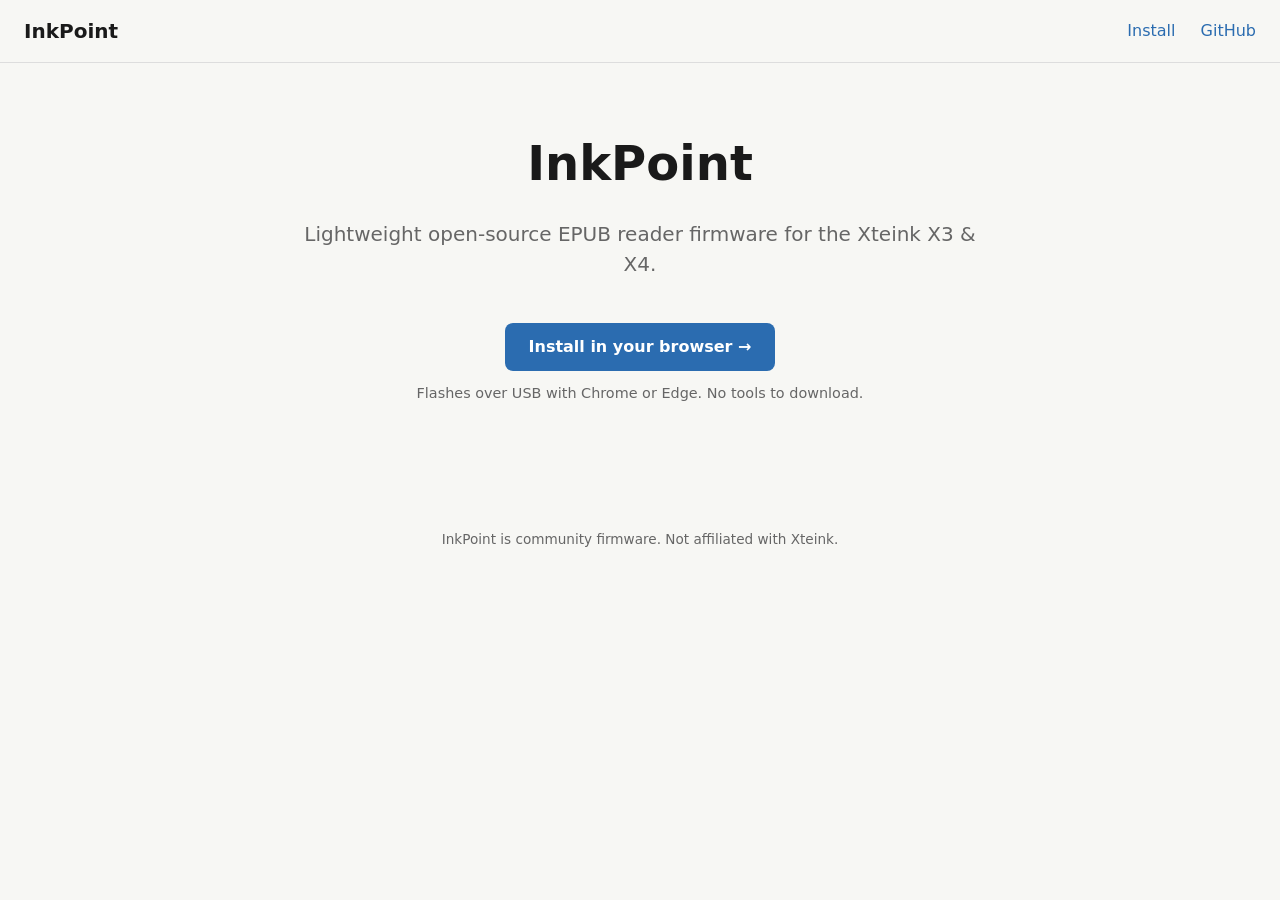
==== site/index.html @ f3403ffb "feat(site): landing page skeleton + base styles" ====
<!doctype html>
<html lang="en">
  <head>
    <meta charset="utf-8" />
    <meta name="viewport" content="width=device-width, initial-scale=1" />
    <title>InkPoint — Open e-reader firmware for Xteink X3/X4</title>
    <meta name="description" content="InkPoint: lightweight open-source EPUB reader firmware for the Xteink X3 and X4. Flash it from your browser." />
    <link rel="stylesheet" href="assets/style.css" />
  </head>
  <body>
    <header class="topbar">
      <a class="brand" href="index.html">InkPoint</a>
      <nav>
        <a href="install.html">Install</a>
        <a href="https://github.com/hudsonbrendon/inkpoint" rel="noopener">GitHub</a>
      </nav>
    </header>

    <main class="hero">
      <h1>InkPoint</h1>
      <p class="tagline">Lightweight open-source EPUB reader firmware for the Xteink X3 &amp; X4.</p>
      <a class="cta" href="install.html">Install in your browser →</a>
      <p class="subtle">Flashes over USB with Chrome or Edge. No tools to download.</p>
    </main>

    <footer class="foot">
      <p>InkPoint is community firmware. Not affiliated with Xteink.</p>
    </footer>
  </body>
</html>
---- site/assets/style.css ----
:root {
  --ink: #1a1a1a;
  --paper: #f7f7f4;
  --accent: #2b6cb0;
  --muted: #666;
}
* { box-sizing: border-box; }
body {
  margin: 0;
  font-family: system-ui, -apple-system, "Segoe UI", Roboto, sans-serif;
  color: var(--ink);
  background: var(--paper);
  line-height: 1.5;
}
.topbar {
  display: flex; align-items: center; justify-content: space-between;
  padding: 1rem 1.5rem; border-bottom: 1px solid #ddd;
}
.brand { font-weight: 700; font-size: 1.25rem; text-decoration: none; color: var(--ink); }
.topbar nav a { margin-left: 1.25rem; text-decoration: none; color: var(--accent); }
.hero { max-width: 720px; margin: 0 auto; padding: 4rem 1.5rem; text-align: center; }
.hero h1 { font-size: 3rem; margin: 0 0 0.5rem; }
.tagline { font-size: 1.25rem; color: var(--muted); }
.cta {
  display: inline-block; margin-top: 1.5rem; padding: 0.75rem 1.5rem;
  background: var(--accent); color: #fff; border-radius: 8px; text-decoration: none; font-weight: 600;
}
.subtle { color: var(--muted); font-size: 0.9rem; margin-top: 0.75rem; }
main.doc { max-width: 760px; margin: 0 auto; padding: 2rem 1.5rem; }
main.doc h2 { margin-top: 2rem; }
.method { border: 1px solid #ddd; border-radius: 10px; padding: 1.25rem 1.5rem; margin: 1rem 0; background: #fff; }
.method h3 { margin-top: 0; }
.callout { border-left: 4px solid var(--accent); background: #eef4fb; padding: 0.75rem 1rem; border-radius: 4px; }
.callout.warn { border-left-color: #c05621; background: #fdf1e9; }
.device-pick button {
  margin-right: 0.5rem; padding: 0.4rem 0.9rem; border: 1px solid var(--accent);
  background: #fff; color: var(--accent); border-radius: 6px; cursor: pointer;
}
.device-pick button.active { background: var(--accent); color: #fff; }
code, pre { background: #eee; border-radius: 4px; }
code { padding: 0.1rem 0.3rem; }
pre { padding: 0.75rem 1rem; overflow-x: auto; }
.foot { text-align: center; color: var(--muted); padding: 2rem 1.5rem; font-size: 0.85rem; }
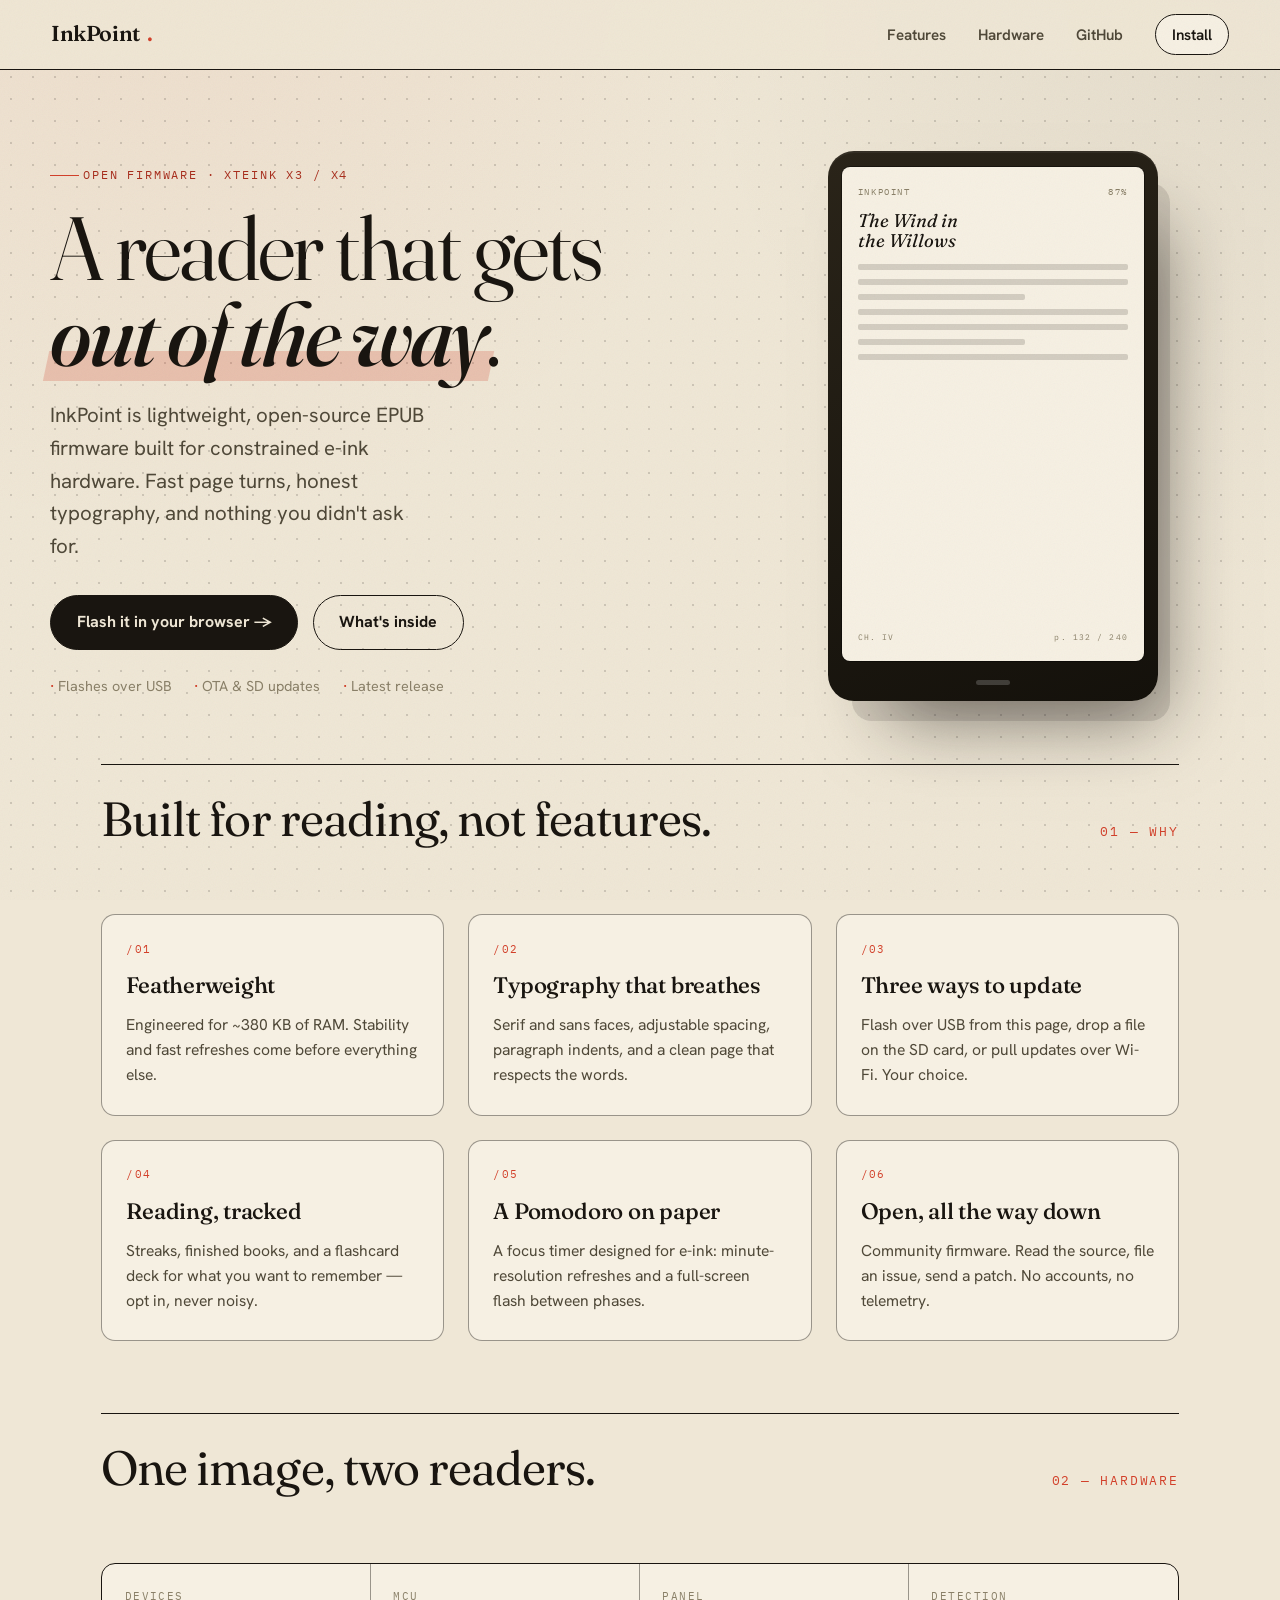
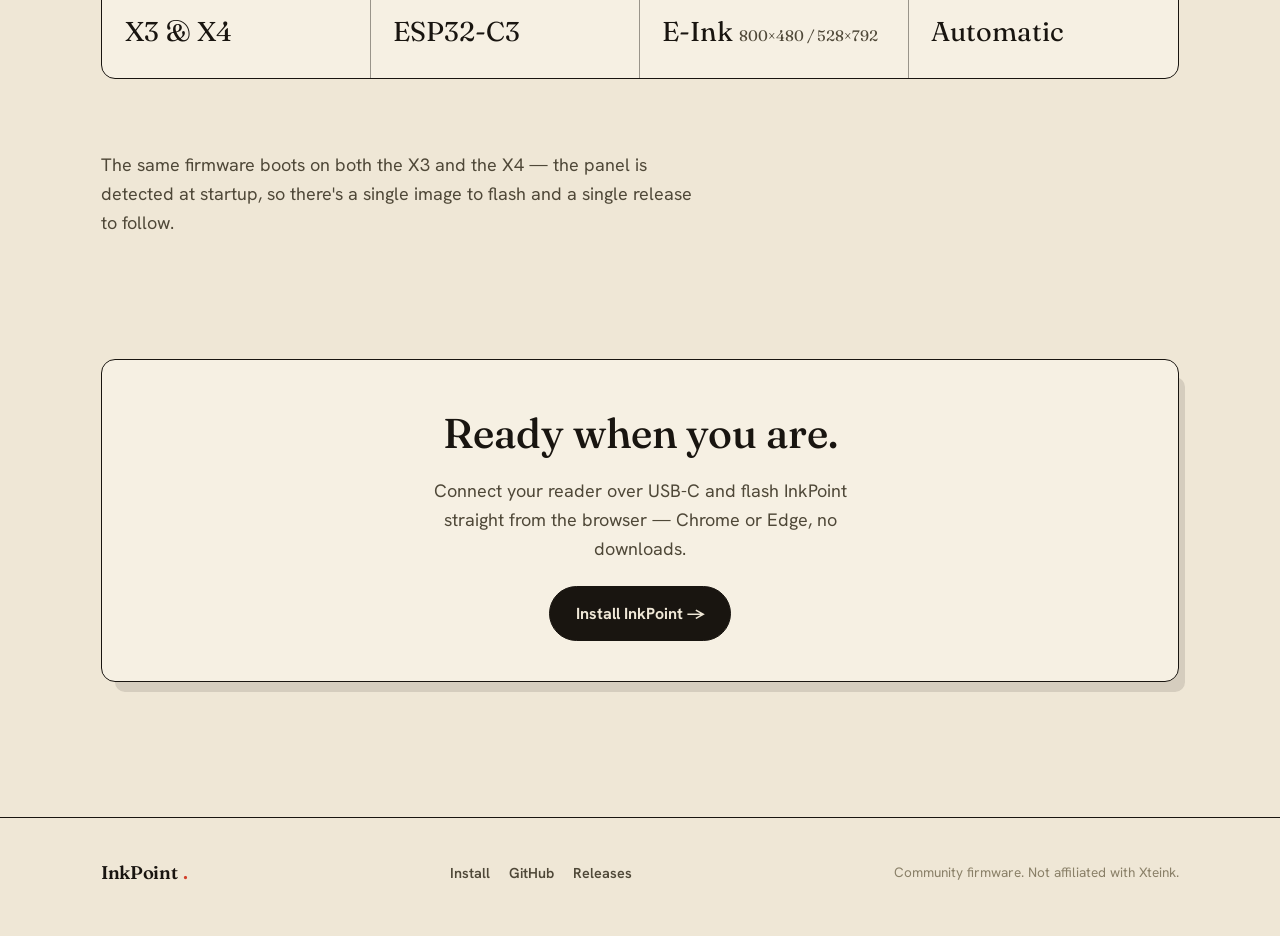
==== commit 03a72083: "feat(site): redesign — E-Ink Editorial (Fraunces/Hanken/Plex Mono) Full visual redesign focused on u" ====
--- a/site/index.html
+++ b/site/index.html
@@ -3,28 +3,155 @@
   <head>
     <meta charset="utf-8" />
     <meta name="viewport" content="width=device-width, initial-scale=1" />
-    <title>InkPoint — Open e-reader firmware for Xteink X3/X4</title>
-    <meta name="description" content="InkPoint: lightweight open-source EPUB reader firmware for the Xteink X3 and X4. Flash it from your browser." />
+    <title>InkPoint — Open e-reader firmware for the Xteink X3 &amp; X4</title>
+    <meta
+      name="description"
+      content="InkPoint is lightweight open-source EPUB reader firmware for the Xteink X3 and X4. Flash it from your browser — no tools to download."
+    />
+    <meta property="og:title" content="InkPoint — Open e-reader firmware" />
+    <meta property="og:description" content="Lightweight open-source EPUB firmware for the Xteink X3 & X4. Flash from your browser." />
     <link rel="stylesheet" href="assets/style.css" />
   </head>
   <body>
+    <div id="eink-flash" aria-hidden="true"></div>
+
     <header class="topbar">
-      <a class="brand" href="index.html">InkPoint</a>
+      <a class="brand" href="index.html">InkPoint<span class="dot">.</span></a>
       <nav>
-        <a href="install.html">Install</a>
-        <a href="https://github.com/hudsonbrendon/inkpoint" rel="noopener">GitHub</a>
+        <a class="nav-link" href="#features">Features</a>
+        <a class="nav-link" href="#specs">Hardware</a>
+        <a class="nav-link" href="https://github.com/hudsonbrendon/inkpoint" rel="noopener">GitHub</a>
+        <a class="nav-cta" href="install.html">Install</a>
       </nav>
     </header>
 
-    <main class="hero">
-      <h1>InkPoint</h1>
-      <p class="tagline">Lightweight open-source EPUB reader firmware for the Xteink X3 &amp; X4.</p>
-      <a class="cta" href="install.html">Install in your browser →</a>
-      <p class="subtle">Flashes over USB with Chrome or Edge. No tools to download.</p>
+    <main>
+      <section class="wrap hero in" aria-labelledby="hero-title">
+        <div class="hero-copy">
+          <p class="hero-eyebrow mono reveal">Open firmware · Xteink X3 / X4</p>
+          <h1 id="hero-title" class="reveal">A reader that gets <em>out of the way</em>.</h1>
+          <p class="lede reveal">
+            InkPoint is lightweight, open-source EPUB firmware built for constrained e-ink hardware.
+            Fast page turns, honest typography, and nothing you didn't ask for.
+          </p>
+          <div class="hero-actions reveal">
+            <a class="btn" href="install.html"><span>Flash it in your browser →</span></a>
+            <a class="btn ghost" href="#features"><span>What's inside</span></a>
+          </div>
+          <div class="hero-meta reveal">
+            <span>Flashes over USB</span>
+            <span>OTA &amp; SD updates</span>
+            <span id="ver-meta">Latest release</span>
+          </div>
+        </div>
+
+        <div class="device reveal" aria-hidden="true">
+          <div class="screen">
+            <div class="s-h"><span>INKPOINT</span><span>87%</span></div>
+            <div class="s-title">The Wind in<br />the Willows</div>
+            <div class="s-line"></div>
+            <div class="s-line"></div>
+            <div class="s-line short"></div>
+            <div class="s-line"></div>
+            <div class="s-line"></div>
+            <div class="s-line short"></div>
+            <div class="s-line"></div>
+            <div class="s-foot"><span>CH. IV</span><span>p. 132 / 240</span></div>
+          </div>
+        </div>
+      </section>
+
+      <section id="features" class="wrap" aria-labelledby="features-title">
+        <div class="section-head">
+          <h2 id="features-title">Built for reading, not features.</h2>
+          <span class="idx">01 — WHY</span>
+        </div>
+        <div class="features">
+          <article class="feat" data-io>
+            <div class="num">/01</div>
+            <h3>Featherweight</h3>
+            <p>Engineered for ~380&nbsp;KB of RAM. Stability and fast refreshes come before everything else.</p>
+          </article>
+          <article class="feat" data-io>
+            <div class="num">/02</div>
+            <h3>Typography that breathes</h3>
+            <p>Serif and sans faces, adjustable spacing, paragraph indents, and a clean page that respects the words.</p>
+          </article>
+          <article class="feat" data-io>
+            <div class="num">/03</div>
+            <h3>Three ways to update</h3>
+            <p>Flash over USB from this page, drop a file on the SD card, or pull updates over Wi-Fi. Your choice.</p>
+          </article>
+          <article class="feat" data-io>
+            <div class="num">/04</div>
+            <h3>Reading, tracked</h3>
+            <p>Streaks, finished books, and a flashcard deck for what you want to remember — opt in, never noisy.</p>
+          </article>
+          <article class="feat" data-io>
+            <div class="num">/05</div>
+            <h3>A Pomodoro on paper</h3>
+            <p>A focus timer designed for e-ink: minute-resolution refreshes and a full-screen flash between phases.</p>
+          </article>
+          <article class="feat" data-io>
+            <div class="num">/06</div>
+            <h3>Open, all the way down</h3>
+            <p>Community firmware. Read the source, file an issue, send a patch. No accounts, no telemetry.</p>
+          </article>
+        </div>
+      </section>
+
+      <section id="specs" class="wrap" aria-labelledby="specs-title">
+        <div class="section-head">
+          <h2 id="specs-title">One image, two readers.</h2>
+          <span class="idx">02 — HARDWARE</span>
+        </div>
+        <div class="specs" data-io>
+          <div class="spec">
+            <div class="k">DEVICES</div>
+            <div class="v">X3 &amp; X4</div>
+          </div>
+          <div class="spec">
+            <div class="k">MCU</div>
+            <div class="v">ESP32-C3</div>
+          </div>
+          <div class="spec">
+            <div class="k">PANEL</div>
+            <div class="v">E-Ink <small>800×480 / 528×792</small></div>
+          </div>
+          <div class="spec">
+            <div class="k">DETECTION</div>
+            <div class="v">Automatic</div>
+          </div>
+        </div>
+        <p style="color: var(--ink-soft); max-width: 60ch;" data-io>
+          The same firmware boots on both the X3 and the X4 — the panel is detected at startup, so there's
+          a single image to flash and a single release to follow.
+        </p>
+      </section>
+
+      <section class="wrap" aria-label="Get started" style="padding-block: clamp(3rem, 9vh, 6rem);">
+        <div class="method primary" data-io style="text-align: center; padding: 2.5rem 1.5rem;">
+          <h3 style="font-size: clamp(1.8rem, 4vw, 2.6rem); margin-top: 0;">Ready when you are.</h3>
+          <p style="margin: 0 auto 1.4rem; max-width: 46ch;">
+            Connect your reader over USB-C and flash InkPoint straight from the browser — Chrome or Edge, no downloads.
+          </p>
+          <a class="btn" href="install.html"><span>Install InkPoint →</span></a>
+        </div>
+      </section>
     </main>
 
     <footer class="foot">
-      <p>InkPoint is community firmware. Not affiliated with Xteink.</p>
+      <div class="wrap">
+        <a class="brand" href="index.html">InkPoint<span class="dot">.</span></a>
+        <nav>
+          <a href="install.html">Install</a>
+          <a href="https://github.com/hudsonbrendon/inkpoint" rel="noopener">GitHub</a>
+          <a href="https://github.com/hudsonbrendon/inkpoint/releases/latest" rel="noopener">Releases</a>
+        </nav>
+        <p>Community firmware. Not affiliated with Xteink.</p>
+      </div>
     </footer>
+
+    <script src="assets/app.js"></script>
   </body>
 </html>
--- a/site/assets/style.css
+++ b/site/assets/style.css
@@ -1,43 +1,494 @@
+/* ============================================================
+   InkPoint — "E-Ink Editorial"
+   Ink-on-paper, literary, high-contrast. The page behaves like
+   an e-ink panel: a refresh-flash on load and on primary actions.
+   Type: Fraunces (display) · Hanken Grotesk (body) · IBM Plex Mono (data)
+   ============================================================ */
+
+@import url("https://fonts.googleapis.com/css2?family=Fraunces:ital,opsz,wght@0,9..144,300..900;1,9..144,400..700&family=Hanken+Grotesk:wght@400;500;600;700&family=IBM+Plex+Mono:wght@400;500;600&display=swap");
+
 :root {
-  --ink: #1a1a1a;
-  --paper: #f7f7f4;
-  --accent: #2b6cb0;
-  --muted: #666;
-}
+  --paper: #efe7d6;
+  --paper-2: #e7dcc6;
+  --panel: #f6f0e3;
+  --ink: #191510;
+  --ink-soft: #4f4838;
+  --ink-faint: #8a8068;
+  --accent: #d2402a;
+  --accent-deep: #a82e1d;
+  --line: rgba(25, 21, 16, 0.16);
+  --line-strong: rgba(25, 21, 16, 0.42);
+
+  --display: "Fraunces", Georgia, serif;
+  --body: "Hanken Grotesk", system-ui, sans-serif;
+  --mono: "IBM Plex Mono", ui-monospace, monospace;
+
+  --maxw: 1180px;
+  --gutter: clamp(1.25rem, 4vw, 4rem);
+  --radius: 14px;
+  --ease: cubic-bezier(0.2, 0.7, 0.2, 1);
+}
+
 * { box-sizing: border-box; }
+
+html { scroll-behavior: smooth; }
+
 body {
   margin: 0;
-  font-family: system-ui, -apple-system, "Segoe UI", Roboto, sans-serif;
+  background-color: var(--paper);
   color: var(--ink);
+  font-family: var(--body);
+  font-size: 18px;
+  line-height: 1.6;
+  -webkit-font-smoothing: antialiased;
+  text-rendering: optimizeLegibility;
+  /* layered e-ink dot grid + paper warmth */
+  background-image:
+    radial-gradient(var(--line) 1px, transparent 1.4px),
+    radial-gradient(circle at 12% -10%, rgba(210, 64, 42, 0.06), transparent 42%),
+    radial-gradient(circle at 100% 0%, rgba(25, 21, 16, 0.05), transparent 38%);
+  background-size: 22px 22px, 100% 100%, 100% 100%;
+  background-attachment: fixed, fixed, fixed;
+  overflow-x: hidden;
+}
+
+/* film grain overlay */
+body::after {
+  content: "";
+  position: fixed;
+  inset: 0;
+  z-index: 9999;
+  pointer-events: none;
+  opacity: 0.05;
+  mix-blend-mode: multiply;
+  background-image: url("data:image/svg+xml,%3Csvg xmlns='http://www.w3.org/2000/svg' width='160' height='160'%3E%3Cfilter id='n'%3E%3CfeTurbulence type='fractalNoise' baseFrequency='0.85' numOctaves='3' stitchTiles='stitch'/%3E%3C/filter%3E%3Crect width='100%25' height='100%25' filter='url(%23n)'/%3E%3C/svg%3E");
+}
+
+/* e-ink refresh flash: a full-screen invert sweep, like a panel redraw */
+#eink-flash {
+  position: fixed;
+  inset: 0;
+  z-index: 10000;
+  background: var(--ink);
+  pointer-events: none;
+  opacity: 0;
+}
+.flashing #eink-flash { animation: einkRefresh 0.62s steps(1, end) 1; }
+@keyframes einkRefresh {
+  0%   { opacity: 0; }
+  10%  { opacity: 1; }
+  46%  { opacity: 1; }
+  56%  { opacity: 0; }
+  72%  { opacity: 0.92; }
+  100% { opacity: 0; }
+}
+
+/* ---------- layout primitives ---------- */
+.wrap { width: 100%; max-width: var(--maxw); margin: 0 auto; padding-inline: var(--gutter); }
+
+a { color: inherit; }
+
+.mono {
+  font-family: var(--mono);
+  font-size: 0.72rem;
+  letter-spacing: 0.16em;
+  text-transform: uppercase;
+}
+
+/* ---------- top bar ---------- */
+.topbar {
+  position: sticky;
+  top: 0;
+  z-index: 50;
+  display: flex;
+  align-items: center;
+  justify-content: space-between;
+  padding: 0.9rem var(--gutter);
+  border-bottom: 1.5px solid var(--ink);
+  background: color-mix(in srgb, var(--paper) 86%, transparent);
+  backdrop-filter: blur(8px);
+}
+.brand {
+  display: inline-flex;
+  align-items: baseline;
+  gap: 0.5ch;
+  font-family: var(--display);
+  font-weight: 600;
+  font-size: 1.35rem;
+  letter-spacing: -0.02em;
+  text-decoration: none;
+  color: var(--ink);
+}
+.brand .dot { color: var(--accent); }
+.topbar nav { display: flex; align-items: center; gap: clamp(0.75rem, 2.5vw, 2rem); }
+.topbar nav a {
+  text-decoration: none;
+  color: var(--ink-soft);
+  font-weight: 600;
+  font-size: 0.95rem;
+  transition: color 0.2s var(--ease);
+}
+.topbar nav a:hover { color: var(--accent); }
+.topbar .nav-cta {
+  padding: 0.45rem 1rem;
+  border: 1.5px solid var(--ink);
+  border-radius: 999px;
+  color: var(--ink);
+  background: var(--panel);
+  transition: transform 0.18s var(--ease), background 0.18s var(--ease), color 0.18s var(--ease);
+}
+.topbar .nav-cta:hover { background: var(--ink); color: var(--paper); transform: translateY(-1px); }
+.ver-chip {
+  font-family: var(--mono);
+  font-size: 0.66rem;
+  letter-spacing: 0.12em;
+  padding: 0.18rem 0.5rem;
+  border: 1px solid var(--line-strong);
+  border-radius: 6px;
+  color: var(--ink-soft);
+}
+
+/* ---------- hero ---------- */
+.hero {
+  position: relative;
+  display: grid;
+  grid-template-columns: 1.15fr 0.85fr;
+  gap: clamp(1.5rem, 5vw, 4rem);
+  align-items: center;
+  padding: clamp(3rem, 9vh, 7rem) 0 clamp(2.5rem, 7vh, 5rem);
+}
+.hero-eyebrow {
+  display: inline-flex;
+  align-items: center;
+  gap: 0.6ch;
+  color: var(--accent-deep);
+  margin-bottom: 1.25rem;
+}
+.hero-eyebrow::before {
+  content: "";
+  width: 1.8rem; height: 1.5px;
+  background: var(--accent);
+}
+.hero h1 {
+  font-family: var(--display);
+  font-weight: 360;
+  font-size: clamp(2.9rem, 7.5vw, 5.6rem);
+  line-height: 0.96;
+  letter-spacing: -0.025em;
+  margin: 0 0 1.4rem;
+}
+.hero h1 em {
+  font-style: italic;
+  font-weight: 500;
+  position: relative;
+  white-space: nowrap;
+}
+.hero h1 em::after {
+  content: "";
+  position: absolute;
+  left: -0.05em; right: -0.05em; bottom: 0.08em;
+  height: 0.34em;
+  background: var(--accent);
+  opacity: 0.22;
+  z-index: -1;
+  transform: skewX(-12deg);
+}
+.hero p.lede {
+  font-size: clamp(1.05rem, 1.6vw, 1.28rem);
+  color: var(--ink-soft);
+  max-width: 34ch;
+  margin: 0 0 2rem;
+}
+.hero-actions { display: flex; flex-wrap: wrap; gap: 0.9rem; align-items: center; }
+.hero-meta {
+  margin-top: 1.6rem;
+  display: flex;
+  flex-wrap: wrap;
+  gap: 0.5rem 1.4rem;
+  color: var(--ink-faint);
+  font-size: 0.9rem;
+}
+.hero-meta span { display: inline-flex; align-items: center; gap: 0.5ch; }
+.hero-meta span::before { content: "·"; color: var(--accent); font-weight: 700; }
+
+/* buttons */
+.btn {
+  --bg: var(--ink);
+  --fg: var(--paper);
+  position: relative;
+  display: inline-flex;
+  align-items: center;
+  gap: 0.6ch;
+  font-family: var(--body);
+  font-weight: 700;
+  font-size: 1rem;
+  padding: 0.85rem 1.6rem;
+  border-radius: 999px;
+  border: 1.5px solid var(--ink);
+  background: var(--bg);
+  color: var(--fg);
+  text-decoration: none;
+  cursor: pointer;
+  overflow: hidden;
+  transition: transform 0.18s var(--ease);
+}
+.btn::after { /* e-ink invert sweep on hover */
+  content: "";
+  position: absolute; inset: 0;
   background: var(--paper);
-  line-height: 1.5;
-}
-.topbar {
-  display: flex; align-items: center; justify-content: space-between;
-  padding: 1rem 1.5rem; border-bottom: 1px solid #ddd;
-}
-.brand { font-weight: 700; font-size: 1.25rem; text-decoration: none; color: var(--ink); }
-.topbar nav a { margin-left: 1.25rem; text-decoration: none; color: var(--accent); }
-.hero { max-width: 720px; margin: 0 auto; padding: 4rem 1.5rem; text-align: center; }
-.hero h1 { font-size: 3rem; margin: 0 0 0.5rem; }
-.tagline { font-size: 1.25rem; color: var(--muted); }
-.cta {
-  display: inline-block; margin-top: 1.5rem; padding: 0.75rem 1.5rem;
-  background: var(--accent); color: #fff; border-radius: 8px; text-decoration: none; font-weight: 600;
-}
-.subtle { color: var(--muted); font-size: 0.9rem; margin-top: 0.75rem; }
-main.doc { max-width: 760px; margin: 0 auto; padding: 2rem 1.5rem; }
-main.doc h2 { margin-top: 2rem; }
-.method { border: 1px solid #ddd; border-radius: 10px; padding: 1.25rem 1.5rem; margin: 1rem 0; background: #fff; }
-.method h3 { margin-top: 0; }
-.callout { border-left: 4px solid var(--accent); background: #eef4fb; padding: 0.75rem 1rem; border-radius: 4px; }
-.callout.warn { border-left-color: #c05621; background: #fdf1e9; }
+  transform: translateY(101%);
+  transition: transform 0.26s var(--ease);
+  z-index: 0;
+}
+.btn span { position: relative; z-index: 1; transition: color 0.26s var(--ease); }
+.btn:hover { transform: translateY(-2px); }
+.btn:hover::after { transform: translateY(0); }
+.btn:hover span { color: var(--ink); }
+.btn.ghost { --bg: transparent; --fg: var(--ink); }
+.btn.ghost::after { background: var(--ink); }
+.btn.ghost:hover span { color: var(--paper); }
+
+/* hero device mockup */
+.device {
+  position: relative;
+  justify-self: center;
+  width: min(330px, 78%);
+  aspect-ratio: 480 / 800;
+  background: linear-gradient(160deg, #2a2419, #14110b);
+  border-radius: 26px;
+  padding: 16px 14px 40px;
+  box-shadow:
+    0 2px 0 rgba(255,255,255,0.05) inset,
+    18px 26px 0 -6px rgba(25,21,16,0.12),
+    32px 46px 70px -30px rgba(25,21,16,0.55);
+  transform: rotate(2.2deg);
+  transition: transform 0.5s var(--ease);
+}
+.device:hover { transform: rotate(0deg) translateY(-4px); }
+.device::after { /* power dot */
+  content: "";
+  position: absolute;
+  bottom: 16px; left: 50%; transform: translateX(-50%);
+  width: 34px; height: 5px; border-radius: 3px;
+  background: rgba(255,255,255,0.18);
+}
+.screen {
+  height: 100%;
+  background: var(--panel);
+  border-radius: 8px;
+  padding: 18px 16px;
+  overflow: hidden;
+  display: flex;
+  flex-direction: column;
+  gap: 9px;
+  box-shadow: 0 0 0 1px rgba(0,0,0,0.4);
+}
+.screen .s-h { font-family: var(--mono); font-size: 0.55rem; letter-spacing: 0.18em; color: var(--ink-faint); display: flex; justify-content: space-between; }
+.screen .s-title { font-family: var(--display); font-style: italic; font-size: 1.15rem; line-height: 1.1; margin: 2px 0 4px; }
+.screen .s-line { height: 6px; border-radius: 2px; background: var(--line); }
+.screen .s-line.short { width: 62%; }
+.screen .s-foot { margin-top: auto; font-family: var(--mono); font-size: 0.5rem; letter-spacing: 0.14em; color: var(--ink-faint); display: flex; justify-content: space-between; }
+
+/* ---------- section scaffolding ---------- */
+section { position: relative; }
+.section-head {
+  display: flex;
+  align-items: baseline;
+  justify-content: space-between;
+  gap: 1rem;
+  padding-block: 1rem;
+  border-top: 1.5px solid var(--ink);
+  margin-bottom: 2.5rem;
+}
+.section-head h2 {
+  font-family: var(--display);
+  font-weight: 380;
+  font-size: clamp(1.8rem, 4vw, 3rem);
+  letter-spacing: -0.02em;
+  margin: 0;
+}
+.section-head .idx { color: var(--accent); font-family: var(--mono); font-size: 0.8rem; letter-spacing: 0.14em; }
+
+/* ---------- features ---------- */
+.features {
+  display: grid;
+  grid-template-columns: repeat(3, 1fr);
+  gap: 1.5rem;
+  padding-bottom: clamp(3rem, 8vh, 6rem);
+}
+.feat {
+  background: var(--panel);
+  border: 1.5px solid var(--line-strong);
+  border-radius: var(--radius);
+  padding: 1.6rem 1.5rem 1.7rem;
+  transition: transform 0.25s var(--ease), box-shadow 0.25s var(--ease), border-color 0.25s var(--ease);
+}
+.feat:hover {
+  transform: translateY(-4px);
+  border-color: var(--ink);
+  box-shadow: 10px 14px 0 -4px rgba(25,21,16,0.12);
+}
+.feat .num {
+  font-family: var(--mono);
+  font-size: 0.7rem;
+  color: var(--accent);
+  letter-spacing: 0.12em;
+}
+.feat h3 {
+  font-family: var(--display);
+  font-weight: 500;
+  font-size: 1.4rem;
+  margin: 0.6rem 0 0.5rem;
+  letter-spacing: -0.01em;
+}
+.feat p { margin: 0; color: var(--ink-soft); font-size: 0.98rem; }
+
+/* ---------- specs strip ---------- */
+.specs {
+  display: grid;
+  grid-template-columns: repeat(4, 1fr);
+  gap: 0;
+  border: 1.5px solid var(--ink);
+  border-radius: var(--radius);
+  overflow: hidden;
+  margin-bottom: clamp(3rem, 8vh, 6rem);
+  background: var(--panel);
+}
+.spec {
+  padding: 1.5rem 1.4rem;
+  border-right: 1.5px solid var(--line-strong);
+}
+.spec:last-child { border-right: none; }
+.spec .k { font-family: var(--mono); font-size: 0.66rem; letter-spacing: 0.14em; color: var(--ink-faint); }
+.spec .v { font-family: var(--display); font-size: 1.7rem; font-weight: 400; margin-top: 0.35rem; }
+.spec .v small { font-size: 0.95rem; color: var(--ink-soft); }
+
+/* ---------- install / doc pages ---------- */
+main.doc { padding-block: clamp(2.5rem, 7vh, 5rem) clamp(3rem, 9vh, 6rem); }
+main.doc > .wrap { max-width: 860px; }
+.doc-hero { margin-bottom: 2.5rem; }
+.doc-hero h1 {
+  font-family: var(--display);
+  font-weight: 360;
+  font-size: clamp(2.4rem, 6vw, 4rem);
+  line-height: 0.98;
+  letter-spacing: -0.025em;
+  margin: 0.4rem 0 0.8rem;
+}
+.doc-hero p { color: var(--ink-soft); max-width: 56ch; font-size: 1.08rem; margin: 0; }
+
+.device-pick { display: flex; align-items: center; flex-wrap: wrap; gap: 0.6rem; margin: 1.8rem 0 0.4rem; }
+.device-pick .label { font-family: var(--mono); font-size: 0.68rem; letter-spacing: 0.14em; color: var(--ink-faint); margin-right: 0.3rem; }
 .device-pick button {
-  margin-right: 0.5rem; padding: 0.4rem 0.9rem; border: 1px solid var(--accent);
-  background: #fff; color: var(--accent); border-radius: 6px; cursor: pointer;
-}
-.device-pick button.active { background: var(--accent); color: #fff; }
-code, pre { background: #eee; border-radius: 4px; }
-code { padding: 0.1rem 0.3rem; }
-pre { padding: 0.75rem 1rem; overflow-x: auto; }
-.foot { text-align: center; color: var(--muted); padding: 2rem 1.5rem; font-size: 0.85rem; }
+  font-family: var(--body);
+  font-weight: 600;
+  font-size: 0.92rem;
+  padding: 0.5rem 1.05rem;
+  border: 1.5px solid var(--ink);
+  background: var(--panel);
+  color: var(--ink);
+  border-radius: 999px;
+  cursor: pointer;
+  transition: background 0.18s var(--ease), color 0.18s var(--ease), transform 0.18s var(--ease);
+}
+.device-pick button:hover { transform: translateY(-1px); }
+.device-pick button.active { background: var(--ink); color: var(--paper); }
+#device-note { color: var(--ink-faint); font-size: 0.92rem; margin-top: 0.6rem; }
+
+.method {
+  position: relative;
+  border: 1.5px solid var(--line-strong);
+  border-radius: var(--radius);
+  padding: 1.6rem 1.7rem 1.75rem;
+  margin: 1.4rem 0;
+  background: var(--panel);
+}
+.method.primary { border-color: var(--ink); box-shadow: 10px 14px 0 -4px rgba(25,21,16,0.12); }
+.method .step-tag {
+  position: absolute;
+  top: -0.8rem; left: 1.4rem;
+  background: var(--accent);
+  color: var(--paper);
+  font-family: var(--mono);
+  font-size: 0.64rem;
+  letter-spacing: 0.16em;
+  padding: 0.28rem 0.7rem;
+  border-radius: 6px;
+}
+.method.primary .step-tag { background: var(--ink); }
+.method h3 { font-family: var(--display); font-weight: 500; font-size: 1.45rem; margin: 0.5rem 0 0.7rem; }
+.method p { color: var(--ink-soft); margin: 0 0 0.9rem; }
+.method ol { color: var(--ink-soft); padding-left: 1.2rem; margin: 0 0 0.6rem; }
+.method ol li { margin-bottom: 0.45rem; }
+.method .hint { font-size: 0.88rem; color: var(--ink-faint); }
+
+esp-web-install-button { display: inline-block; margin: 0.3rem 0 1rem; }
+
+.callout {
+  border-left: 3px solid var(--accent);
+  background: color-mix(in srgb, var(--accent) 9%, var(--panel));
+  padding: 0.85rem 1.1rem;
+  border-radius: 8px;
+  font-size: 0.95rem;
+  color: var(--ink-soft);
+}
+
+code {
+  font-family: var(--mono);
+  font-size: 0.85em;
+  background: color-mix(in srgb, var(--ink) 8%, transparent);
+  padding: 0.12em 0.4em;
+  border-radius: 5px;
+}
+a.inline { color: var(--accent-deep); text-decoration: underline; text-underline-offset: 3px; text-decoration-thickness: 1.5px; }
+a.inline:hover { color: var(--accent); }
+
+/* ---------- footer ---------- */
+.foot {
+  border-top: 1.5px solid var(--ink);
+  padding: 2.5rem 0 3rem;
+  margin-top: 2rem;
+}
+.foot .wrap { display: flex; flex-wrap: wrap; gap: 1rem 2rem; justify-content: space-between; align-items: center; }
+.foot .brand { font-size: 1.15rem; }
+.foot p { margin: 0; color: var(--ink-faint); font-size: 0.85rem; }
+.foot nav { display: flex; gap: 1.2rem; }
+.foot nav a { color: var(--ink-soft); text-decoration: none; font-weight: 600; font-size: 0.9rem; }
+.foot nav a:hover { color: var(--accent); }
+
+/* ---------- entrance reveals ---------- */
+.reveal { opacity: 0; transform: translateY(18px); }
+.in .reveal { animation: rise 0.7s var(--ease) forwards; }
+.in .reveal:nth-child(2) { animation-delay: 0.06s; }
+.in .reveal:nth-child(3) { animation-delay: 0.12s; }
+.in .reveal:nth-child(4) { animation-delay: 0.18s; }
+@keyframes rise { to { opacity: 1; transform: translateY(0); } }
+
+/* Scroll reveals are progressive enhancement: content is visible by default,
+   and only hidden once JS arms it (.has-io on <html>). No JS / reduced motion
+   leaves everything visible. */
+.has-io [data-io] { opacity: 0; transform: translateY(26px); transition: opacity 0.7s var(--ease), transform 0.7s var(--ease); }
+.has-io [data-io].seen { opacity: 1; transform: none; }
+
+/* ---------- responsive ---------- */
+@media (max-width: 880px) {
+  .hero { grid-template-columns: 1fr; }
+  .device { grid-row: 1; margin-bottom: 1rem; width: min(260px, 60%); transform: rotate(0); }
+  .features { grid-template-columns: 1fr; }
+  .specs { grid-template-columns: repeat(2, 1fr); }
+  .spec:nth-child(2) { border-right: none; }
+  .spec:nth-child(1), .spec:nth-child(2) { border-bottom: 1.5px solid var(--line-strong); }
+}
+@media (max-width: 520px) {
+  .specs { grid-template-columns: 1fr; }
+  .spec { border-right: none; border-bottom: 1.5px solid var(--line-strong); }
+  .spec:last-child { border-bottom: none; }
+  .topbar nav .nav-link { display: none; }
+}
+
+/* ---------- accessibility: honor reduced motion ---------- */
+@media (prefers-reduced-motion: reduce) {
+  *, *::before, *::after { animation-duration: 0.001ms !important; animation-iteration-count: 1 !important; transition-duration: 0.001ms !important; scroll-behavior: auto !important; }
+  .flashing #eink-flash { animation: none; }
+  .reveal, [data-io] { opacity: 1 !important; transform: none !important; }
+}
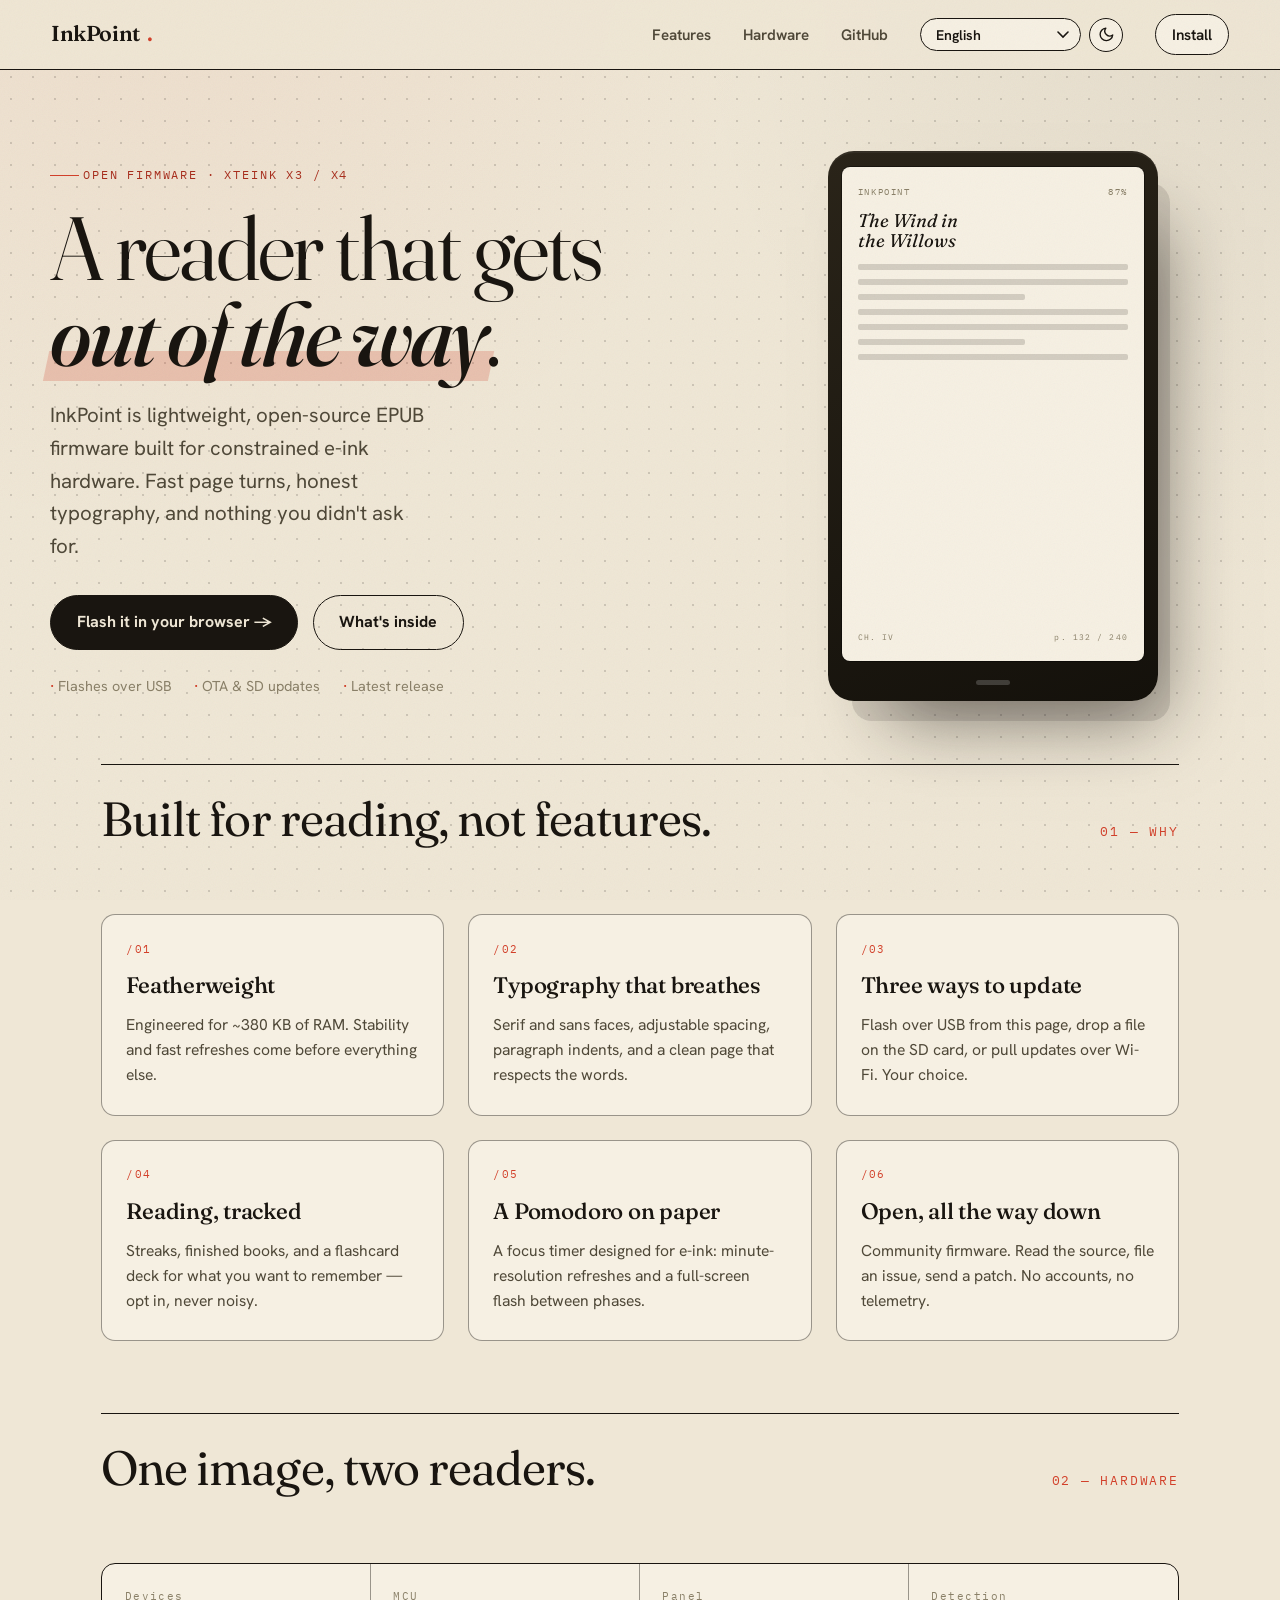
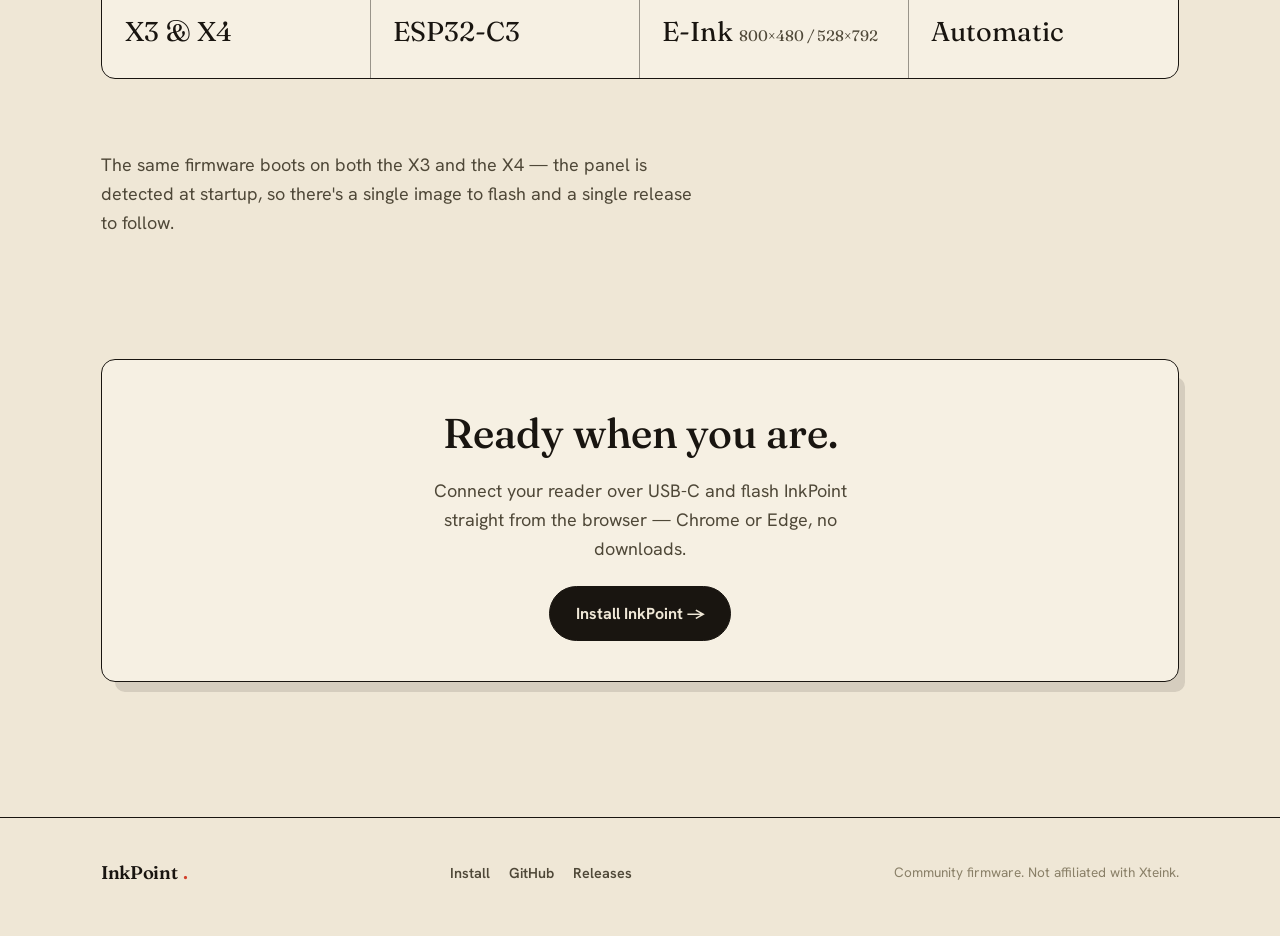
==== commit e6c83aec: "feat(site): dark/light theme toggle + i18n in all 24 InkPoint languages - Dark/light theme with togg" ====
--- a/site/index.html
+++ b/site/index.html
@@ -10,6 +10,18 @@
     />
     <meta property="og:title" content="InkPoint — Open e-reader firmware" />
     <meta property="og:description" content="Lightweight open-source EPUB firmware for the Xteink X3 & X4. Flash from your browser." />
+    <script>
+      /* set theme before paint to avoid a flash of the wrong theme */
+      (function () {
+        try {
+          var t = localStorage.getItem("ink-theme");
+          if (!t) t = window.matchMedia && window.matchMedia("(prefers-color-scheme: dark)").matches ? "dark" : "light";
+          document.documentElement.dataset.theme = t;
+        } catch (e) {
+          document.documentElement.dataset.theme = "light";
+        }
+      })();
+    </script>
     <link rel="stylesheet" href="assets/style.css" />
   </head>
   <body>
@@ -18,30 +30,40 @@
     <header class="topbar">
       <a class="brand" href="index.html">InkPoint<span class="dot">.</span></a>
       <nav>
-        <a class="nav-link" href="#features">Features</a>
-        <a class="nav-link" href="#specs">Hardware</a>
+        <a class="nav-link" href="#features" data-i18n="nav_features">Features</a>
+        <a class="nav-link" href="#specs" data-i18n="nav_hardware">Hardware</a>
         <a class="nav-link" href="https://github.com/hudsonbrendon/inkpoint" rel="noopener">GitHub</a>
-        <a class="nav-cta" href="install.html">Install</a>
+        <span class="ver-chip"></span>
+        <span class="tools">
+          <select class="lang-select" aria-label="Language"></select>
+          <button class="theme-toggle" type="button" aria-label="Switch to dark theme">
+            <svg class="i-moon" viewBox="0 0 24 24" fill="none" stroke="currentColor" stroke-width="2" stroke-linecap="round" stroke-linejoin="round" aria-hidden="true"><path d="M21 12.8A9 9 0 1 1 11.2 3 7 7 0 0 0 21 12.8z"/></svg>
+            <svg class="i-sun" viewBox="0 0 24 24" fill="none" stroke="currentColor" stroke-width="2" stroke-linecap="round" stroke-linejoin="round" aria-hidden="true"><circle cx="12" cy="12" r="4"/><path d="M12 2v2M12 20v2M4.9 4.9l1.4 1.4M17.7 17.7l1.4 1.4M2 12h2M20 12h2M4.9 19.1l1.4-1.4M17.7 6.3l1.4-1.4"/></svg>
+          </button>
+        </span>
+        <a class="nav-cta" href="install.html" data-i18n="nav_install">Install</a>
       </nav>
     </header>
 
     <main>
       <section class="wrap hero in" aria-labelledby="hero-title">
         <div class="hero-copy">
-          <p class="hero-eyebrow mono reveal">Open firmware · Xteink X3 / X4</p>
-          <h1 id="hero-title" class="reveal">A reader that gets <em>out of the way</em>.</h1>
-          <p class="lede reveal">
+          <p class="hero-eyebrow mono reveal" data-i18n="hero_eyebrow">Open firmware · Xteink X3 / X4</p>
+          <h1 id="hero-title" class="reveal">
+            <span data-i18n="hero_title_a">A reader that gets</span> <em data-i18n="hero_title_b">out of the way</em>.
+          </h1>
+          <p class="lede reveal" data-i18n="hero_lede">
             InkPoint is lightweight, open-source EPUB firmware built for constrained e-ink hardware.
             Fast page turns, honest typography, and nothing you didn't ask for.
           </p>
           <div class="hero-actions reveal">
-            <a class="btn" href="install.html"><span>Flash it in your browser →</span></a>
-            <a class="btn ghost" href="#features"><span>What's inside</span></a>
+            <a class="btn" href="install.html"><span data-i18n="hero_cta">Flash it in your browser →</span></a>
+            <a class="btn ghost" href="#features"><span data-i18n="hero_cta2">What's inside</span></a>
           </div>
           <div class="hero-meta reveal">
-            <span>Flashes over USB</span>
-            <span>OTA &amp; SD updates</span>
-            <span id="ver-meta">Latest release</span>
+            <span data-i18n="hero_meta1">Flashes over USB</span>
+            <span data-i18n="hero_meta2">OTA &amp; SD updates</span>
+            <span id="ver-meta" data-i18n="hero_meta3">Latest release</span>
           </div>
         </div>
 
@@ -63,67 +85,67 @@
 
       <section id="features" class="wrap" aria-labelledby="features-title">
         <div class="section-head">
-          <h2 id="features-title">Built for reading, not features.</h2>
-          <span class="idx">01 — WHY</span>
+          <h2 id="features-title" data-i18n="feat_head">Built for reading, not features.</h2>
+          <span class="idx">01 — <span data-i18n="sec_why">WHY</span></span>
         </div>
         <div class="features">
           <article class="feat" data-io>
             <div class="num">/01</div>
-            <h3>Featherweight</h3>
-            <p>Engineered for ~380&nbsp;KB of RAM. Stability and fast refreshes come before everything else.</p>
+            <h3 data-i18n="feat1_t">Featherweight</h3>
+            <p data-i18n="feat1_d">Engineered for ~380&nbsp;KB of RAM. Stability and fast refreshes come before everything else.</p>
           </article>
           <article class="feat" data-io>
             <div class="num">/02</div>
-            <h3>Typography that breathes</h3>
-            <p>Serif and sans faces, adjustable spacing, paragraph indents, and a clean page that respects the words.</p>
+            <h3 data-i18n="feat2_t">Typography that breathes</h3>
+            <p data-i18n="feat2_d">Serif and sans faces, adjustable spacing, paragraph indents, and a clean page that respects the words.</p>
           </article>
           <article class="feat" data-io>
             <div class="num">/03</div>
-            <h3>Three ways to update</h3>
-            <p>Flash over USB from this page, drop a file on the SD card, or pull updates over Wi-Fi. Your choice.</p>
+            <h3 data-i18n="feat3_t">Three ways to update</h3>
+            <p data-i18n="feat3_d">Flash over USB from this page, drop a file on the SD card, or pull updates over Wi-Fi. Your choice.</p>
           </article>
           <article class="feat" data-io>
             <div class="num">/04</div>
-            <h3>Reading, tracked</h3>
-            <p>Streaks, finished books, and a flashcard deck for what you want to remember — opt in, never noisy.</p>
+            <h3 data-i18n="feat4_t">Reading, tracked</h3>
+            <p data-i18n="feat4_d">Streaks, finished books, and a flashcard deck for what you want to remember — opt in, never noisy.</p>
           </article>
           <article class="feat" data-io>
             <div class="num">/05</div>
-            <h3>A Pomodoro on paper</h3>
-            <p>A focus timer designed for e-ink: minute-resolution refreshes and a full-screen flash between phases.</p>
+            <h3 data-i18n="feat5_t">A Pomodoro on paper</h3>
+            <p data-i18n="feat5_d">A focus timer designed for e-ink: minute-resolution refreshes and a full-screen flash between phases.</p>
           </article>
           <article class="feat" data-io>
             <div class="num">/06</div>
-            <h3>Open, all the way down</h3>
-            <p>Community firmware. Read the source, file an issue, send a patch. No accounts, no telemetry.</p>
+            <h3 data-i18n="feat6_t">Open, all the way down</h3>
+            <p data-i18n="feat6_d">Community firmware. Read the source, file an issue, send a patch. No accounts, no telemetry.</p>
           </article>
         </div>
       </section>
 
       <section id="specs" class="wrap" aria-labelledby="specs-title">
         <div class="section-head">
-          <h2 id="specs-title">One image, two readers.</h2>
-          <span class="idx">02 — HARDWARE</span>
+          <h2 id="specs-title" data-i18n="specs_head">One image, two readers.</h2>
+          <span class="idx">02 — <span data-i18n="sec_hardware">HARDWARE</span></span>
         </div>
         <div class="specs" data-io>
           <div class="spec">
-            <div class="k">DEVICES</div>
+            <div class="k" data-i18n="spec_devices_k">Devices</div>
             <div class="v">X3 &amp; X4</div>
           </div>
           <div class="spec">
-            <div class="k">MCU</div>
+            <div class="k" data-i18n="spec_mcu_k">MCU</div>
             <div class="v">ESP32-C3</div>
           </div>
           <div class="spec">
-            <div class="k">PANEL</div>
+            <div class="k" data-i18n="spec_panel_k">Panel</div>
             <div class="v">E-Ink <small>800×480 / 528×792</small></div>
           </div>
           <div class="spec">
-            <div class="k">DETECTION</div>
-            <div class="v">Automatic</div>
+            <div class="k" data-i18n="spec_detection_k">Detection</div>
+            <div class="v" data-i18n="spec_detection_v">Automatic</div>
           </div>
         </div>
-        <p style="color: var(--ink-soft); max-width: 60ch;" data-io>
+        <p style="color: var(--ink-soft); max-width: 60ch;" data-io data-i18n="specs_note">
           The same firmware boots on both the X3 and the X4 — the panel is detected at startup, so there's
           a single image to flash and a single release to follow.
         </p>
@@ -131,11 +153,11 @@
 
       <section class="wrap" aria-label="Get started" style="padding-block: clamp(3rem, 9vh, 6rem);">
         <div class="method primary" data-io style="text-align: center; padding: 2.5rem 1.5rem;">
-          <h3 style="font-size: clamp(1.8rem, 4vw, 2.6rem); margin-top: 0;">Ready when you are.</h3>
-          <p style="margin: 0 auto 1.4rem; max-width: 46ch;">
+          <h3 style="font-size: clamp(1.8rem, 4vw, 2.6rem); margin-top: 0;" data-i18n="cta_title">Ready when you are.</h3>
+          <p style="margin: 0 auto 1.4rem; max-width: 46ch;" data-i18n="cta_body">
             Connect your reader over USB-C and flash InkPoint straight from the browser — Chrome or Edge, no downloads.
           </p>
-          <a class="btn" href="install.html"><span>Install InkPoint →</span></a>
+          <a class="btn" href="install.html"><span data-i18n="cta_button">Install InkPoint →</span></a>
         </div>
       </section>
     </main>
@@ -144,14 +166,15 @@
       <div class="wrap">
         <a class="brand" href="index.html">InkPoint<span class="dot">.</span></a>
         <nav>
-          <a href="install.html">Install</a>
+          <a href="install.html" data-i18n="foot_install">Install</a>
           <a href="https://github.com/hudsonbrendon/inkpoint" rel="noopener">GitHub</a>
-          <a href="https://github.com/hudsonbrendon/inkpoint/releases/latest" rel="noopener">Releases</a>
+          <a href="https://github.com/hudsonbrendon/inkpoint/releases/latest" rel="noopener" data-i18n="foot_releases">Releases</a>
         </nav>
-        <p>Community firmware. Not affiliated with Xteink.</p>
+        <p data-i18n="foot_disclaimer">Community firmware. Not affiliated with Xteink.</p>
       </div>
     </footer>
 
+    <script src="assets/i18n-data.js"></script>
     <script src="assets/app.js"></script>
   </body>
 </html>
--- a/site/assets/style.css
+++ b/site/assets/style.css
@@ -29,9 +29,34 @@
   --ease: cubic-bezier(0.2, 0.7, 0.2, 1);
 }
 
+/* ---- dark theme ("night e-ink"): inverted ink/paper, brighter accent ---- */
+[data-theme="dark"] {
+  --paper: #15120c;
+  --paper-2: #1d190f;
+  --panel: #211c13;
+  --ink: #ece3d0;
+  --ink-soft: #b8ad94;
+  --ink-faint: #7d735c;
+  --accent: #f0613f;
+  --accent-deep: #f47c5d;
+  --line: rgba(236, 227, 208, 0.14);
+  --line-strong: rgba(236, 227, 208, 0.34);
+}
+[data-theme="dark"] body { background-image:
+    radial-gradient(var(--line) 1px, transparent 1.4px),
+    radial-gradient(circle at 12% -10%, rgba(240, 97, 63, 0.10), transparent 42%),
+    radial-gradient(circle at 100% 0%, rgba(236, 227, 208, 0.05), transparent 38%); }
+[data-theme="dark"] body::after { mix-blend-mode: screen; opacity: 0.04; }
+[data-theme="dark"] #eink-flash { background: var(--paper); }
+[data-theme="dark"] .device { box-shadow: 0 0 0 1px rgba(236,227,208,0.10) inset, 18px 26px 0 -6px rgba(0,0,0,0.5), 32px 46px 70px -30px rgba(0,0,0,0.8); }
+:root { color-scheme: light; }
+[data-theme="dark"] { color-scheme: dark; }
+
 * { box-sizing: border-box; }
 
 html { scroll-behavior: smooth; }
+html[dir="rtl"] .hero { direction: rtl; }
+html[dir="rtl"] .hero h1 em::after { transform: skewX(12deg); }
 
 body {
   margin: 0;
@@ -147,6 +172,45 @@
   border-radius: 6px;
   color: var(--ink-soft);
 }
+.ver-chip:empty { display: none; }
+
+/* theme toggle + language picker */
+.tools { display: inline-flex; align-items: center; gap: 0.5rem; }
+.theme-toggle {
+  width: 2.1rem; height: 2.1rem;
+  display: inline-grid; place-items: center;
+  border: 1.5px solid var(--ink);
+  border-radius: 999px;
+  background: var(--panel);
+  color: var(--ink);
+  cursor: pointer;
+  padding: 0;
+  transition: background 0.18s var(--ease), color 0.18s var(--ease), transform 0.18s var(--ease);
+}
+.theme-toggle:hover { transform: translateY(-1px); background: var(--ink); color: var(--paper); }
+.theme-toggle svg { width: 1.05rem; height: 1.05rem; display: block; }
+.theme-toggle .i-sun { display: none; }
+[data-theme="dark"] .theme-toggle .i-sun { display: block; }
+[data-theme="dark"] .theme-toggle .i-moon { display: none; }
+.lang-select {
+  font-family: var(--body);
+  font-weight: 600;
+  font-size: 0.88rem;
+  color: var(--ink);
+  background: var(--panel);
+  border: 1.5px solid var(--ink);
+  border-radius: 999px;
+  padding: 0.4rem 1.9rem 0.4rem 0.9rem;
+  cursor: pointer;
+  appearance: none;
+  background-image: url("data:image/svg+xml,%3Csvg xmlns='http://www.w3.org/2000/svg' width='12' height='8' viewBox='0 0 12 8'%3E%3Cpath d='M1 1l5 5 5-5' stroke='%23191510' stroke-width='1.6' fill='none' stroke-linecap='round'/%3E%3C/svg%3E");
+  background-repeat: no-repeat;
+  background-position: right 0.7rem center;
+  transition: transform 0.18s var(--ease);
+}
+[data-theme="dark"] .lang-select { background-image: url("data:image/svg+xml,%3Csvg xmlns='http://www.w3.org/2000/svg' width='12' height='8' viewBox='0 0 12 8'%3E%3Cpath d='M1 1l5 5 5-5' stroke='%23ece3d0' stroke-width='1.6' fill='none' stroke-linecap='round'/%3E%3C/svg%3E"); }
+.lang-select:hover { transform: translateY(-1px); }
+.lang-select:focus-visible, .theme-toggle:focus-visible, .nav-cta:focus-visible { outline: 2px solid var(--accent); outline-offset: 2px; }
 
 /* ---------- hero ---------- */
 .hero {
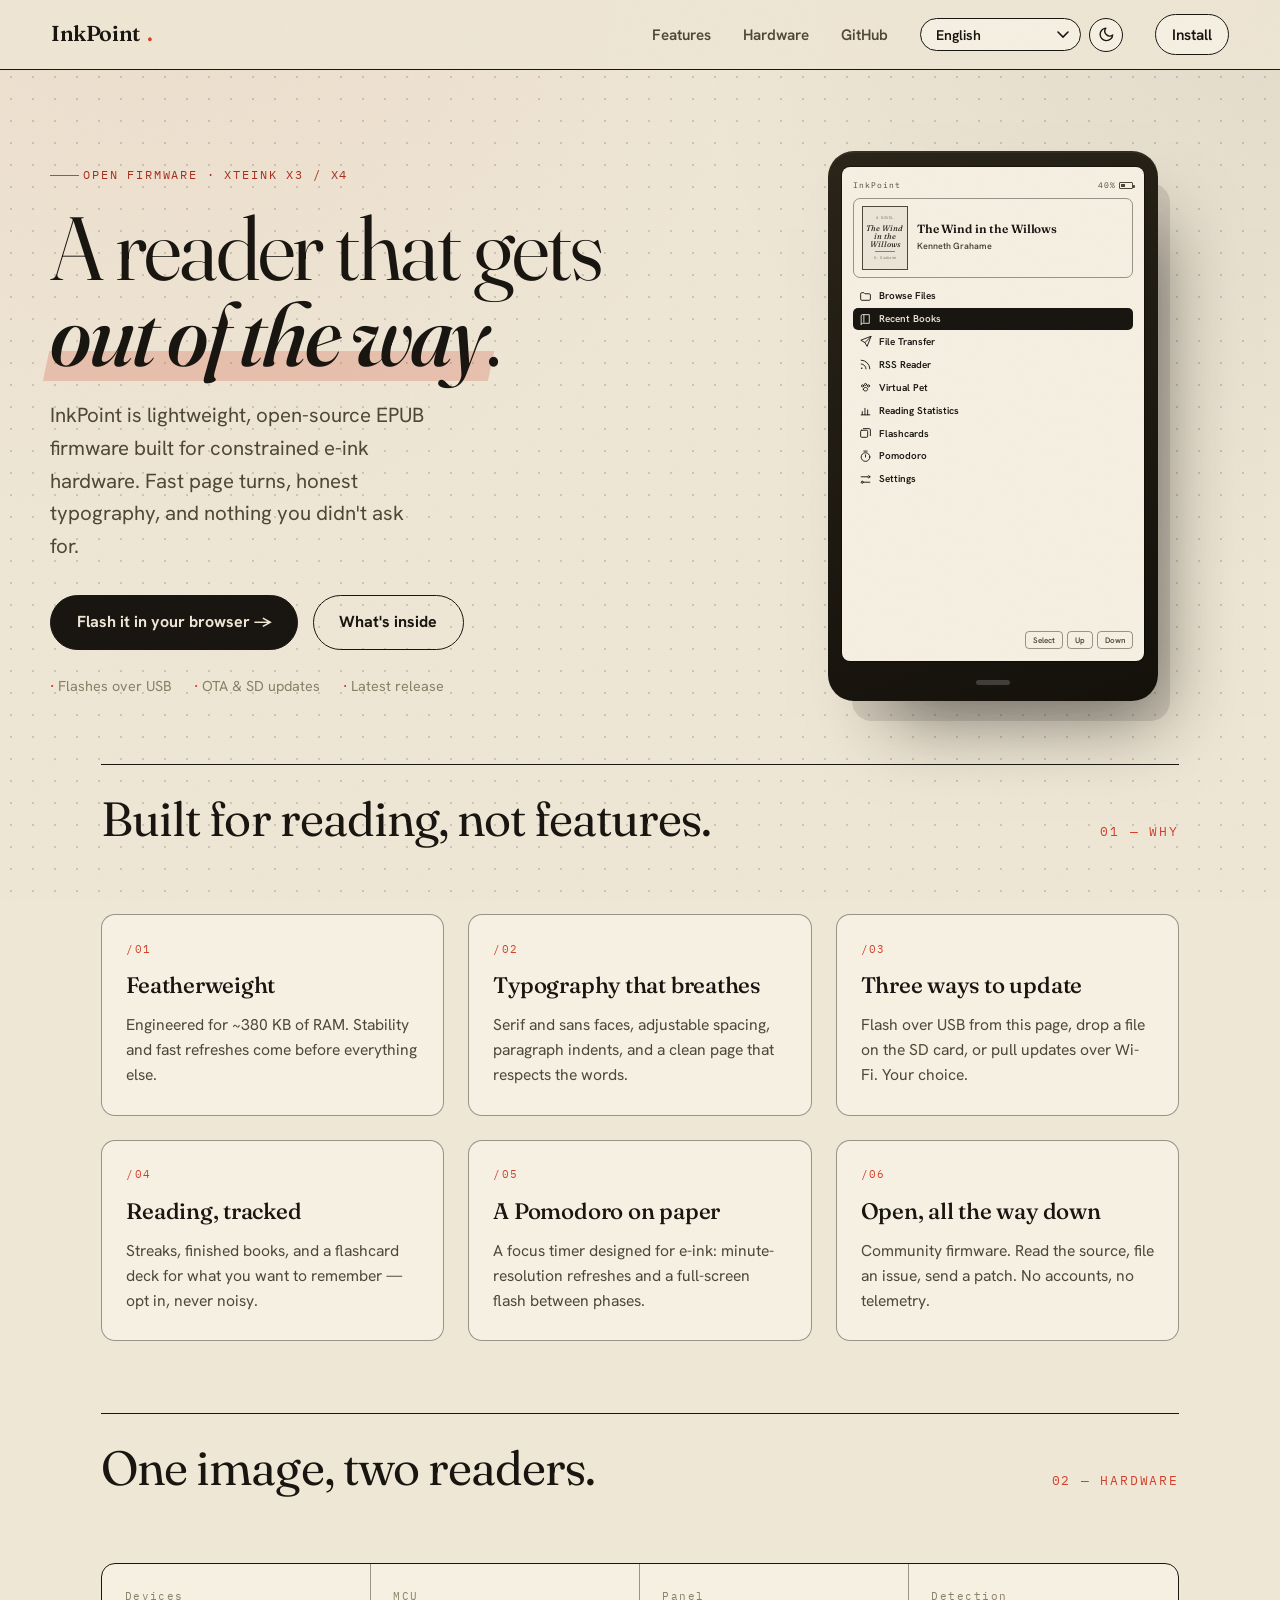
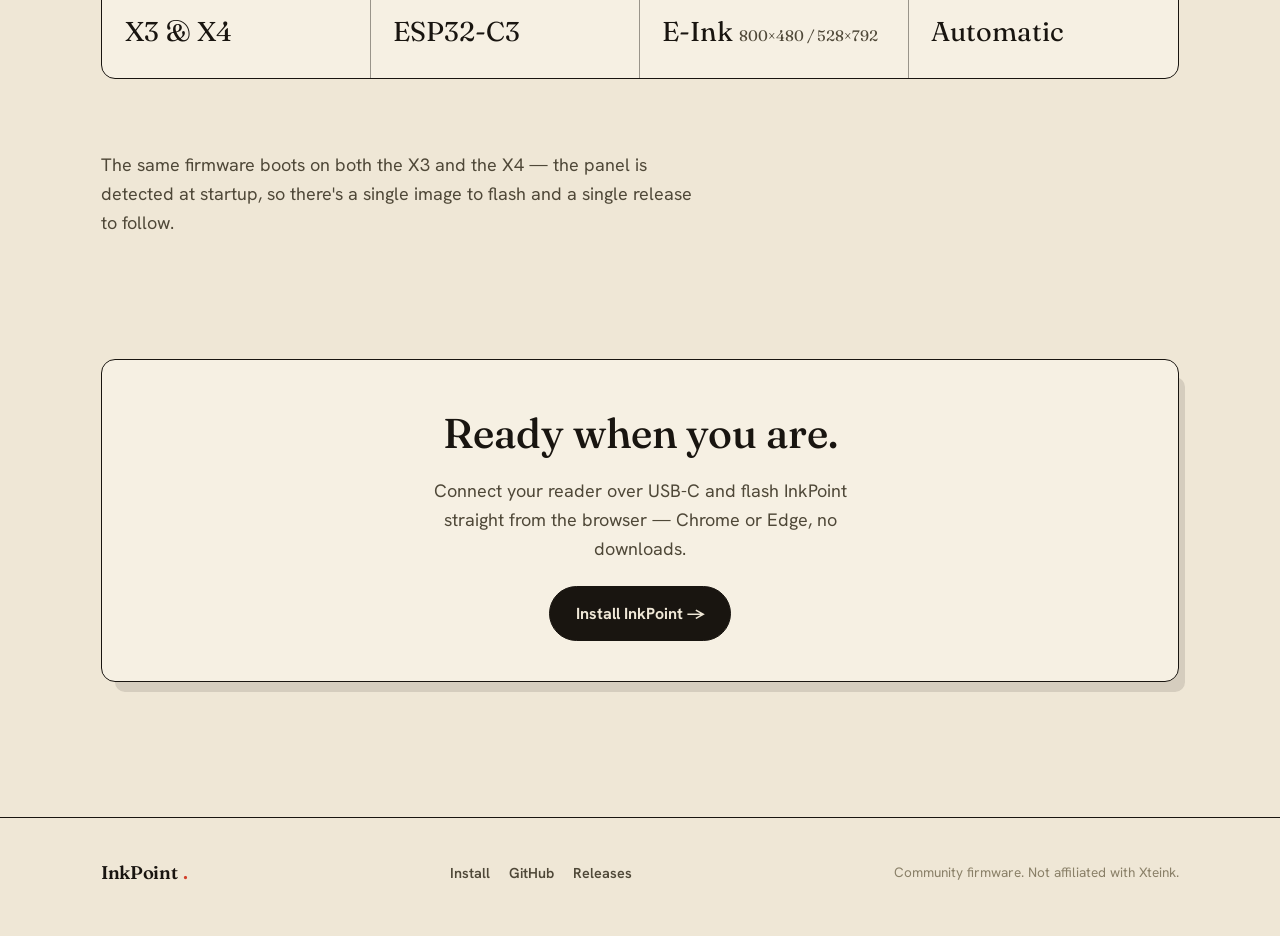
==== commit 08dbcb5d: "feat(site): hero mockup mirrors the InkPoint home, localized + animated Replace the abstract reader " ====
--- a/site/index.html
+++ b/site/index.html
@@ -68,17 +68,69 @@
         </div>
 
         <div class="device reveal" aria-hidden="true">
-          <div class="screen">
-            <div class="s-h"><span>INKPOINT</span><span>87%</span></div>
-            <div class="s-title">The Wind in<br />the Willows</div>
-            <div class="s-line"></div>
-            <div class="s-line"></div>
-            <div class="s-line short"></div>
-            <div class="s-line"></div>
-            <div class="s-line"></div>
-            <div class="s-line short"></div>
-            <div class="s-line"></div>
-            <div class="s-foot"><span>CH. IV</span><span>p. 132 / 240</span></div>
+          <div class="screen home-demo">
+            <div class="s-status">
+              <span class="s-brand">InkPoint</span>
+              <span class="s-batt">40%<i class="batt"></i></span>
+            </div>
+
+            <div class="cont-card">
+              <div class="cover">
+                <span class="cover-kicker">A NOVEL</span>
+                <span class="cover-title">The Wind<br />in the<br />Willows</span>
+                <span class="cover-rule"></span>
+                <span class="cover-author">K. Grahame</span>
+              </div>
+              <div class="cont-meta">
+                <div class="cont-title">The Wind in the Willows</div>
+                <div class="cont-author">Kenneth Grahame</div>
+              </div>
+            </div>
+
+            <ul class="home-menu">
+              <li data-menu>
+                <svg viewBox="0 0 24 24" fill="none" stroke="currentColor" stroke-width="1.7" stroke-linecap="round" stroke-linejoin="round"><path d="M3 7a2 2 0 0 1 2-2h4l2 2h8a2 2 0 0 1 2 2v8a2 2 0 0 1-2 2H5a2 2 0 0 1-2-2z"/></svg>
+                <span data-i18n="menu_files">Browse Files</span>
+              </li>
+              <li data-menu>
+                <svg viewBox="0 0 24 24" fill="none" stroke="currentColor" stroke-width="1.7" stroke-linecap="round" stroke-linejoin="round"><path d="M4 5a2 2 0 0 1 2-2h13v16H6a2 2 0 0 0-2 2z"/><path d="M9 3v14"/></svg>
+                <span data-i18n="menu_recent">Recent Books</span>
+              </li>
+              <li data-menu>
+                <svg viewBox="0 0 24 24" fill="none" stroke="currentColor" stroke-width="1.7" stroke-linecap="round" stroke-linejoin="round"><path d="M22 3 11 14"/><path d="M22 3 15 21l-4-7-7-4z"/></svg>
+                <span data-i18n="menu_transfer">File Transfer</span>
+              </li>
+              <li data-menu>
+                <svg viewBox="0 0 24 24" fill="none" stroke="currentColor" stroke-width="1.7" stroke-linecap="round" stroke-linejoin="round"><path d="M4 11a9 9 0 0 1 9 9"/><path d="M4 4a16 16 0 0 1 16 16"/><circle cx="5" cy="19" r="1.5" fill="currentColor" stroke="none"/></svg>
+                <span data-i18n="menu_rss">RSS Reader</span>
+              </li>
+              <li data-menu>
+                <svg viewBox="0 0 24 24" fill="none" stroke="currentColor" stroke-width="1.7" stroke-linecap="round" stroke-linejoin="round"><circle cx="6.5" cy="9" r="2"/><circle cx="12" cy="6.5" r="2"/><circle cx="17.5" cy="9" r="2"/><path d="M8 15.5c0-2.2 1.8-3.5 4-3.5s4 1.3 4 3.5c0 2-1.8 2.8-4 2.8s-4-.8-4-2.8z"/></svg>
+                <span data-i18n="menu_pet">Virtual Pet</span>
+              </li>
+              <li data-menu>
+                <svg viewBox="0 0 24 24" fill="none" stroke="currentColor" stroke-width="1.7" stroke-linecap="round" stroke-linejoin="round"><path d="M4 20h16"/><path d="M6 20v-6"/><path d="M11 20V8"/><path d="M16 20v-9"/></svg>
+                <span data-i18n="menu_stats">Reading Statistics</span>
+              </li>
+              <li data-menu>
+                <svg viewBox="0 0 24 24" fill="none" stroke="currentColor" stroke-width="1.7" stroke-linecap="round" stroke-linejoin="round"><rect x="3" y="6" width="13" height="13" rx="2"/><path d="M8 3h11a2 2 0 0 1 2 2v11"/></svg>
+                <span data-i18n="menu_flashcards">Flashcards</span>
+              </li>
+              <li data-menu>
+                <svg viewBox="0 0 24 24" fill="none" stroke="currentColor" stroke-width="1.7" stroke-linecap="round" stroke-linejoin="round"><circle cx="12" cy="13" r="8"/><path d="M12 13V9"/><path d="M9 2h6"/></svg>
+                <span data-i18n="menu_pomodoro">Pomodoro</span>
+              </li>
+              <li data-menu>
+                <svg viewBox="0 0 24 24" fill="none" stroke="currentColor" stroke-width="1.7" stroke-linecap="round" stroke-linejoin="round"><path d="M4 7h11"/><circle cx="18" cy="7" r="2"/><path d="M20 17H9"/><circle cx="6" cy="17" r="2"/></svg>
+                <span data-i18n="menu_settings">Settings</span>
+              </li>
+            </ul>
+
+            <div class="s-hints">
+              <span data-i18n="hint_select">Select</span>
+              <span data-i18n="hint_up">Up</span>
+              <span data-i18n="hint_down">Down</span>
+            </div>
           </div>
         </div>
       </section>
--- a/site/assets/style.css
+++ b/site/assets/style.css
@@ -347,11 +347,31 @@
   gap: 9px;
   box-shadow: 0 0 0 1px rgba(0,0,0,0.4);
 }
-.screen .s-h { font-family: var(--mono); font-size: 0.55rem; letter-spacing: 0.18em; color: var(--ink-faint); display: flex; justify-content: space-between; }
-.screen .s-title { font-family: var(--display); font-style: italic; font-size: 1.15rem; line-height: 1.1; margin: 2px 0 4px; }
-.screen .s-line { height: 6px; border-radius: 2px; background: var(--line); }
-.screen .s-line.short { width: 62%; }
-.screen .s-foot { margin-top: auto; font-family: var(--mono); font-size: 0.5rem; letter-spacing: 0.14em; color: var(--ink-faint); display: flex; justify-content: space-between; }
+/* ---- home-screen mockup (mirrors the InkPoint home) ---- */
+.screen.home-demo { padding: 12px 11px; gap: 6px; }
+.s-status { display: flex; align-items: center; justify-content: space-between; font-family: var(--mono); font-size: 0.5rem; letter-spacing: 0.12em; color: var(--ink-soft); }
+.s-batt { display: inline-flex; align-items: center; gap: 3px; }
+.s-batt .batt { position: relative; display: inline-block; width: 14px; height: 7px; border: 1px solid currentColor; border-radius: 1px; }
+.s-batt .batt::after { content: ""; position: absolute; right: -3px; top: 1.5px; width: 2px; height: 3px; background: currentColor; border-radius: 0 1px 1px 0; }
+.s-batt .batt::before { content: ""; position: absolute; left: 1px; top: 1px; bottom: 1px; width: 38%; background: currentColor; }
+
+.cont-card { display: flex; gap: 9px; align-items: center; padding: 7px 8px; border: 1px solid var(--line-strong); border-radius: 7px; }
+.cover { flex: none; width: 46px; height: 64px; display: flex; flex-direction: column; align-items: center; justify-content: center; gap: 2px; padding: 5px 3px; border: 1px solid var(--ink-soft); background: color-mix(in srgb, var(--ink) 5%, var(--panel)); }
+.cover-kicker { font-family: var(--mono); font-size: 4px; letter-spacing: 0.12em; color: var(--ink-faint); }
+.cover-title { font-family: var(--display); font-style: italic; font-size: 8px; line-height: 1.02; text-align: center; color: var(--ink); }
+.cover-rule { width: 52%; height: 1px; background: var(--ink-faint); margin: 1px 0; }
+.cover-author { font-family: var(--mono); font-size: 4px; letter-spacing: 0.06em; color: var(--ink-faint); }
+.cont-meta { min-width: 0; }
+.cont-title { font-family: var(--display); font-weight: 600; font-size: 0.74rem; line-height: 1.04; letter-spacing: -0.01em; display: -webkit-box; -webkit-line-clamp: 2; -webkit-box-orient: vertical; overflow: hidden; }
+.cont-author { font-size: 0.56rem; font-weight: 600; color: var(--ink-soft); margin-top: 3px; }
+
+.home-menu { list-style: none; margin: 1px 0 0; padding: 0; display: flex; flex-direction: column; gap: 1px; }
+.home-menu li { display: flex; align-items: center; gap: 7px; padding: 3px 6px; border-radius: 5px; font-size: 0.62rem; font-weight: 600; color: var(--ink); white-space: nowrap; }
+.home-menu li svg { flex: none; width: 13px; height: 13px; }
+.home-menu li.sel { background: var(--ink); color: var(--paper); }
+
+.s-hints { margin-top: auto; display: flex; gap: 4px; justify-content: flex-end; padding-top: 4px; }
+.s-hints span { font-family: var(--body); font-weight: 600; font-size: 0.5rem; padding: 2px 7px; border: 1px solid var(--line-strong); border-radius: 4px; color: var(--ink-soft); }
 
 /* ---------- section scaffolding ---------- */
 section { position: relative; }
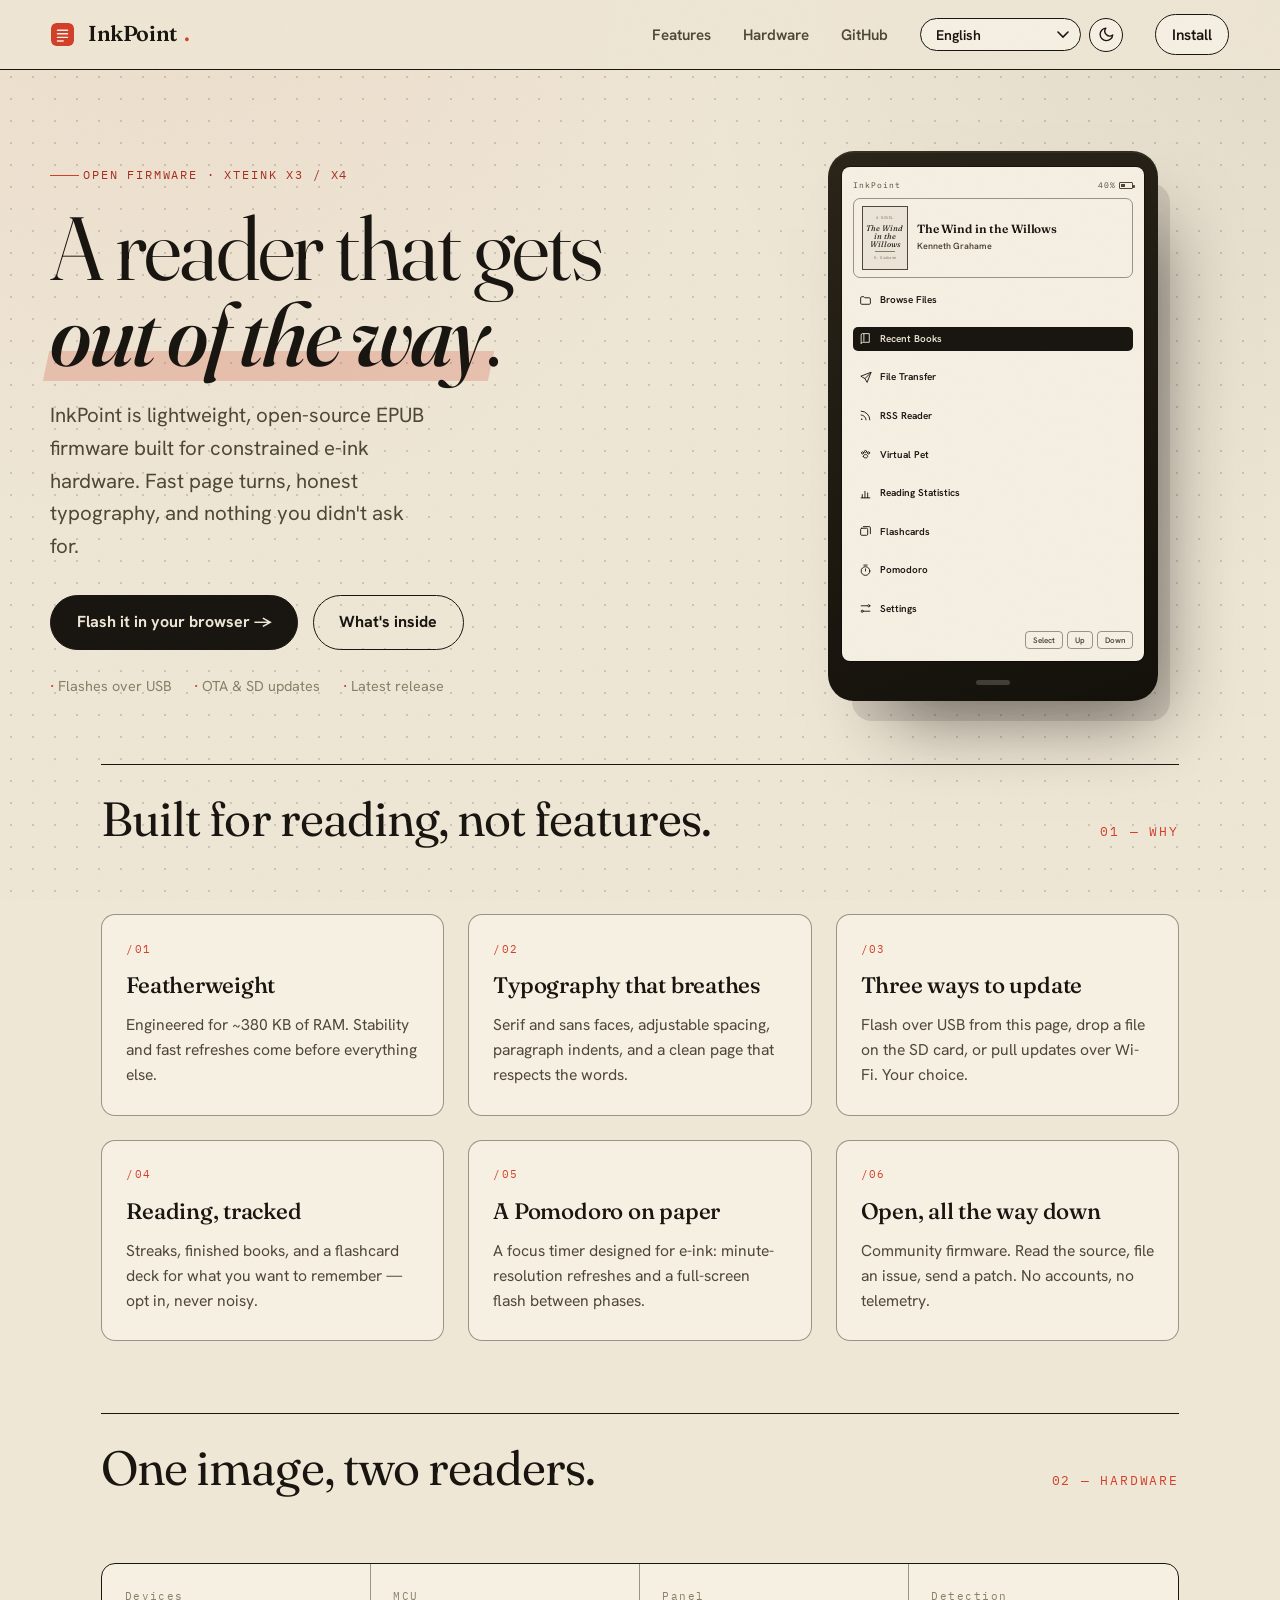
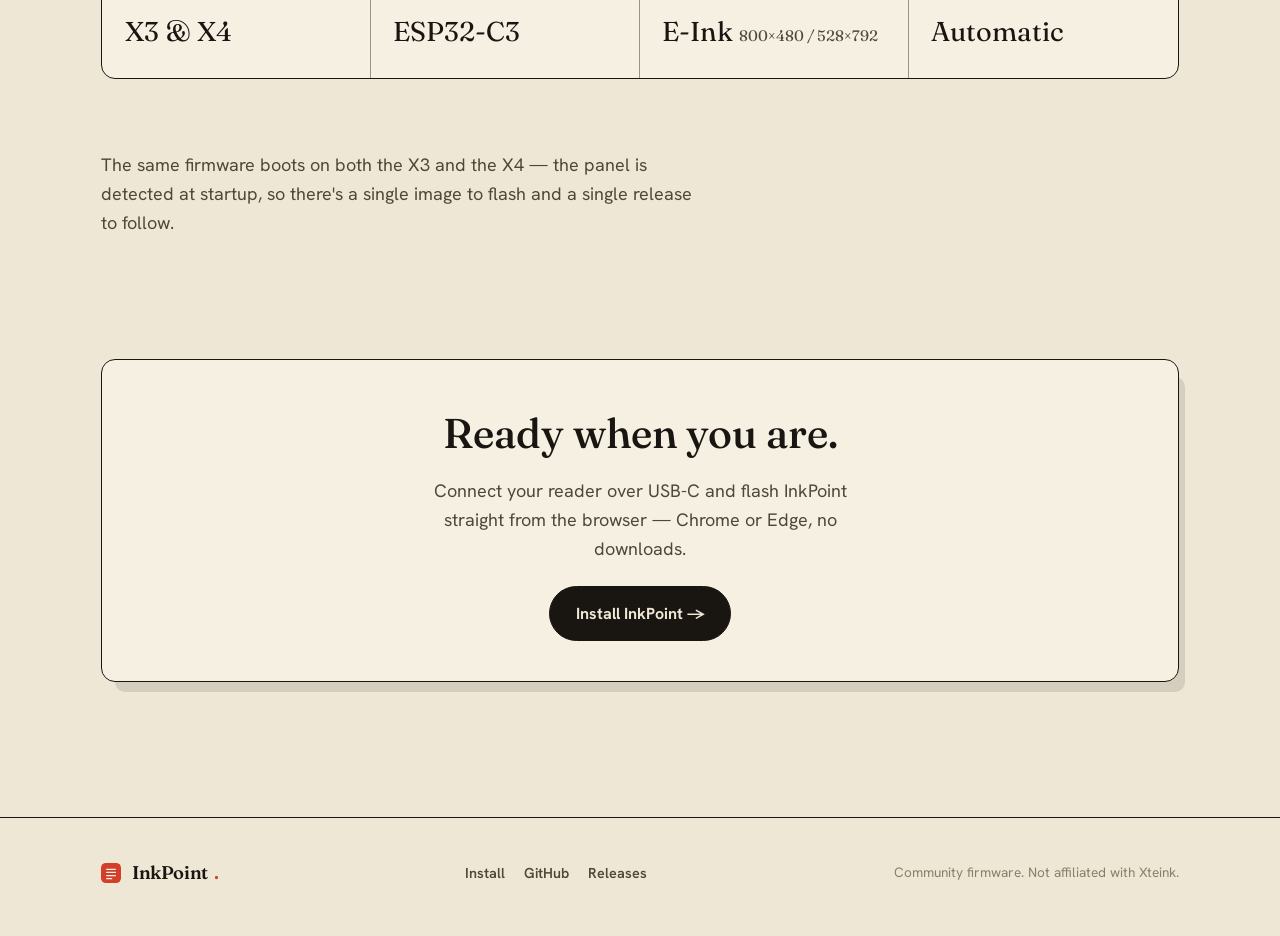
==== commit 4b36be62: "feat: new InkPoint brand mark (page tile) — site + firmware Adopt the 'page tile' icon (rounded squa" ====
--- a/site/index.html
+++ b/site/index.html
@@ -10,6 +10,8 @@
     />
     <meta property="og:title" content="InkPoint — Open e-reader firmware" />
     <meta property="og:description" content="Lightweight open-source EPUB firmware for the Xteink X3 & X4. Flash from your browser." />
+    <link rel="icon" href="assets/inkpoint-mark.svg" type="image/svg+xml" />
+    <link rel="apple-touch-icon" href="assets/inkpoint-mark.svg" />
     <script>
       /* set theme before paint to avoid a flash of the wrong theme */
       (function () {
@@ -28,7 +30,7 @@
     <div id="eink-flash" aria-hidden="true"></div>
 
     <header class="topbar">
-      <a class="brand" href="index.html">InkPoint<span class="dot">.</span></a>
+      <a class="brand" href="index.html"><img class="brand-mark" src="assets/inkpoint-mark.svg" alt="" width="64" height="64" />InkPoint<span class="dot">.</span></a>
       <nav>
         <a class="nav-link" href="#features" data-i18n="nav_features">Features</a>
         <a class="nav-link" href="#specs" data-i18n="nav_hardware">Hardware</a>
@@ -216,7 +218,7 @@
 
     <footer class="foot">
       <div class="wrap">
-        <a class="brand" href="index.html">InkPoint<span class="dot">.</span></a>
+        <a class="brand" href="index.html"><img class="brand-mark" src="assets/inkpoint-mark.svg" alt="" width="64" height="64" />InkPoint<span class="dot">.</span></a>
         <nav>
           <a href="install.html" data-i18n="foot_install">Install</a>
           <a href="https://github.com/hudsonbrendon/inkpoint" rel="noopener">GitHub</a>
--- a/site/assets/style.css
+++ b/site/assets/style.css
@@ -144,7 +144,10 @@
   text-decoration: none;
   color: var(--ink);
 }
+.brand { align-items: center; }
 .brand .dot { color: var(--accent); }
+.brand-mark { width: 1.05em; height: 1.05em; border-radius: 5px; margin-right: 0.45ch; display: block; }
+.foot .brand-mark { border-radius: 4px; }
 .topbar nav { display: flex; align-items: center; gap: clamp(0.75rem, 2.5vw, 2rem); }
 .topbar nav a {
   text-decoration: none;
@@ -365,12 +368,12 @@
 .cont-title { font-family: var(--display); font-weight: 600; font-size: 0.74rem; line-height: 1.04; letter-spacing: -0.01em; display: -webkit-box; -webkit-line-clamp: 2; -webkit-box-orient: vertical; overflow: hidden; }
 .cont-author { font-size: 0.56rem; font-weight: 600; color: var(--ink-soft); margin-top: 3px; }
 
-.home-menu { list-style: none; margin: 1px 0 0; padding: 0; display: flex; flex-direction: column; gap: 1px; }
-.home-menu li { display: flex; align-items: center; gap: 7px; padding: 3px 6px; border-radius: 5px; font-size: 0.62rem; font-weight: 600; color: var(--ink); white-space: nowrap; }
+.home-menu { list-style: none; margin: 4px 0 0; padding: 0; display: flex; flex-direction: column; flex: 1 1 auto; justify-content: space-between; }
+.home-menu li { display: flex; align-items: center; gap: 8px; padding: 4px 6px; border-radius: 5px; font-size: 0.62rem; font-weight: 600; color: var(--ink); white-space: nowrap; }
 .home-menu li svg { flex: none; width: 13px; height: 13px; }
 .home-menu li.sel { background: var(--ink); color: var(--paper); }
 
-.s-hints { margin-top: auto; display: flex; gap: 4px; justify-content: flex-end; padding-top: 4px; }
+.s-hints { margin-top: 4px; display: flex; gap: 4px; justify-content: flex-end; }
 .s-hints span { font-family: var(--body); font-weight: 600; font-size: 0.5rem; padding: 2px 7px; border: 1px solid var(--line-strong); border-radius: 4px; color: var(--ink-soft); }
 
 /* ---------- section scaffolding ---------- */
